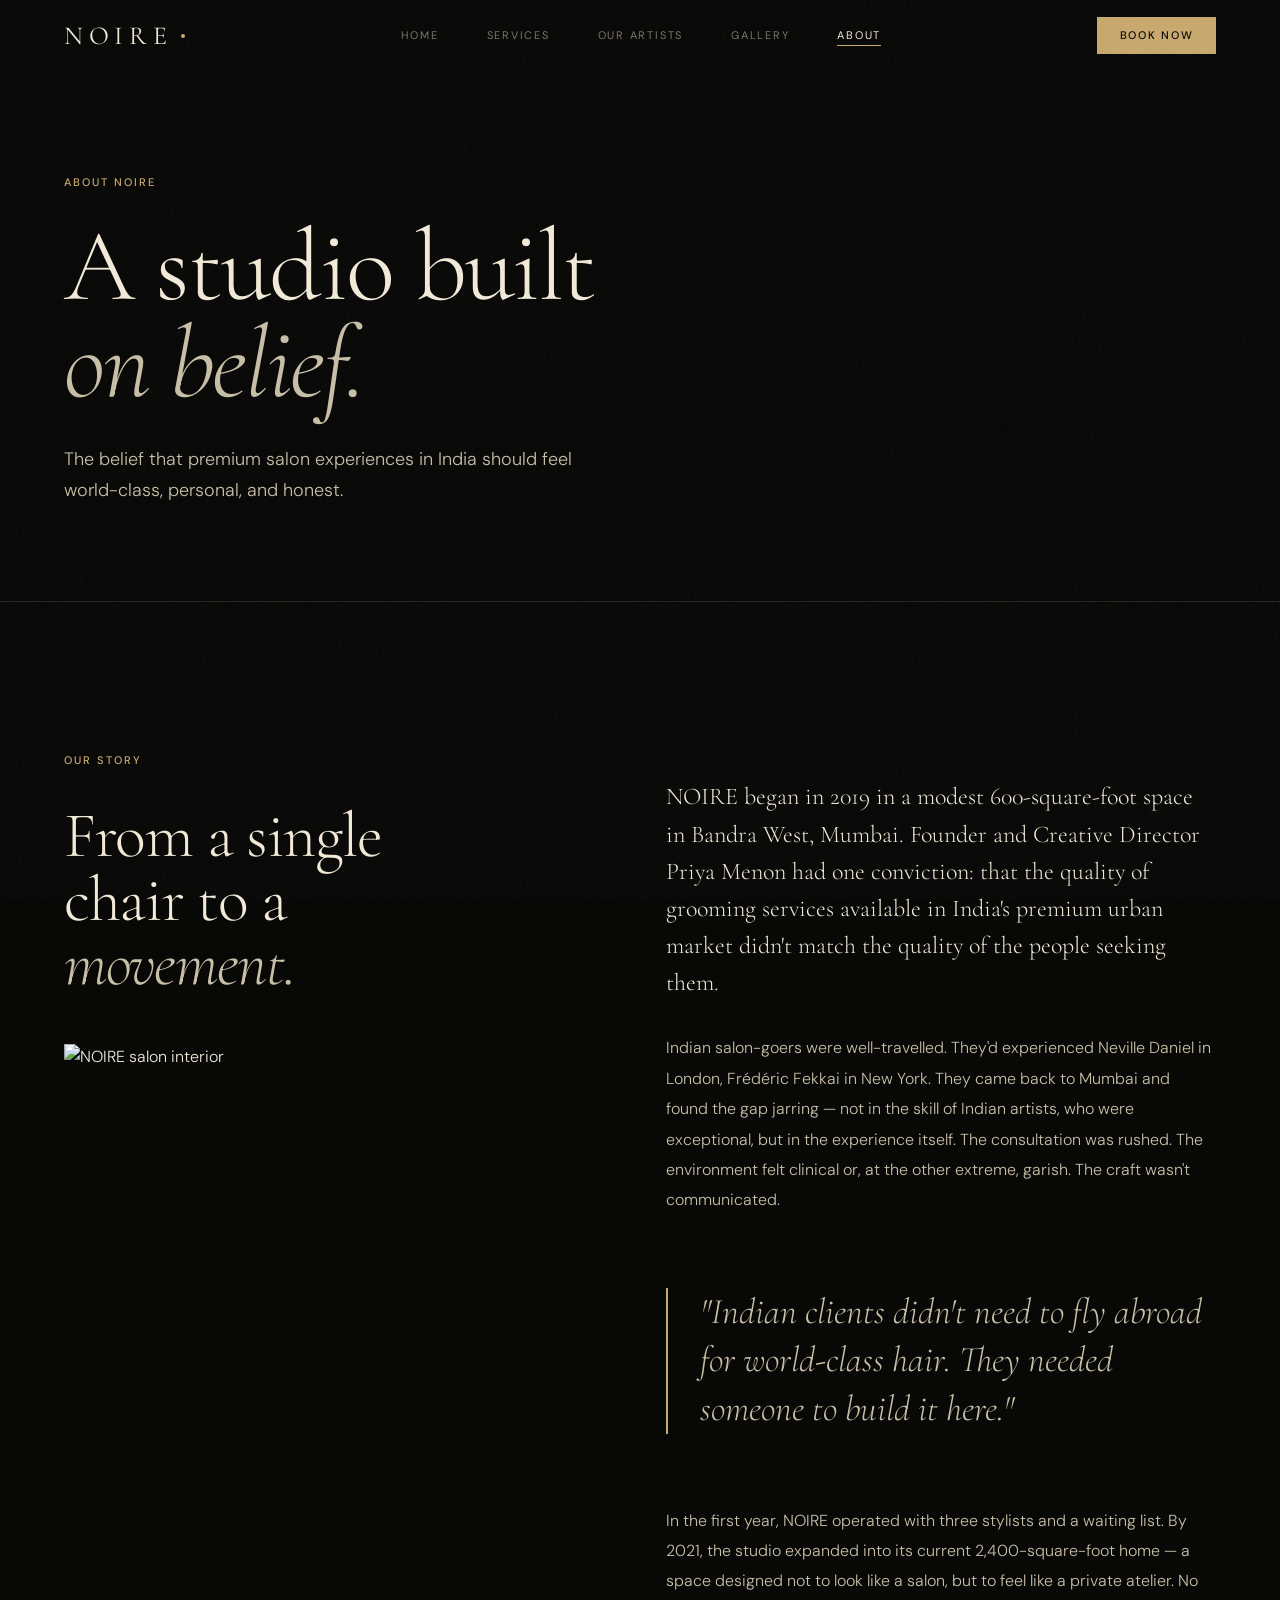
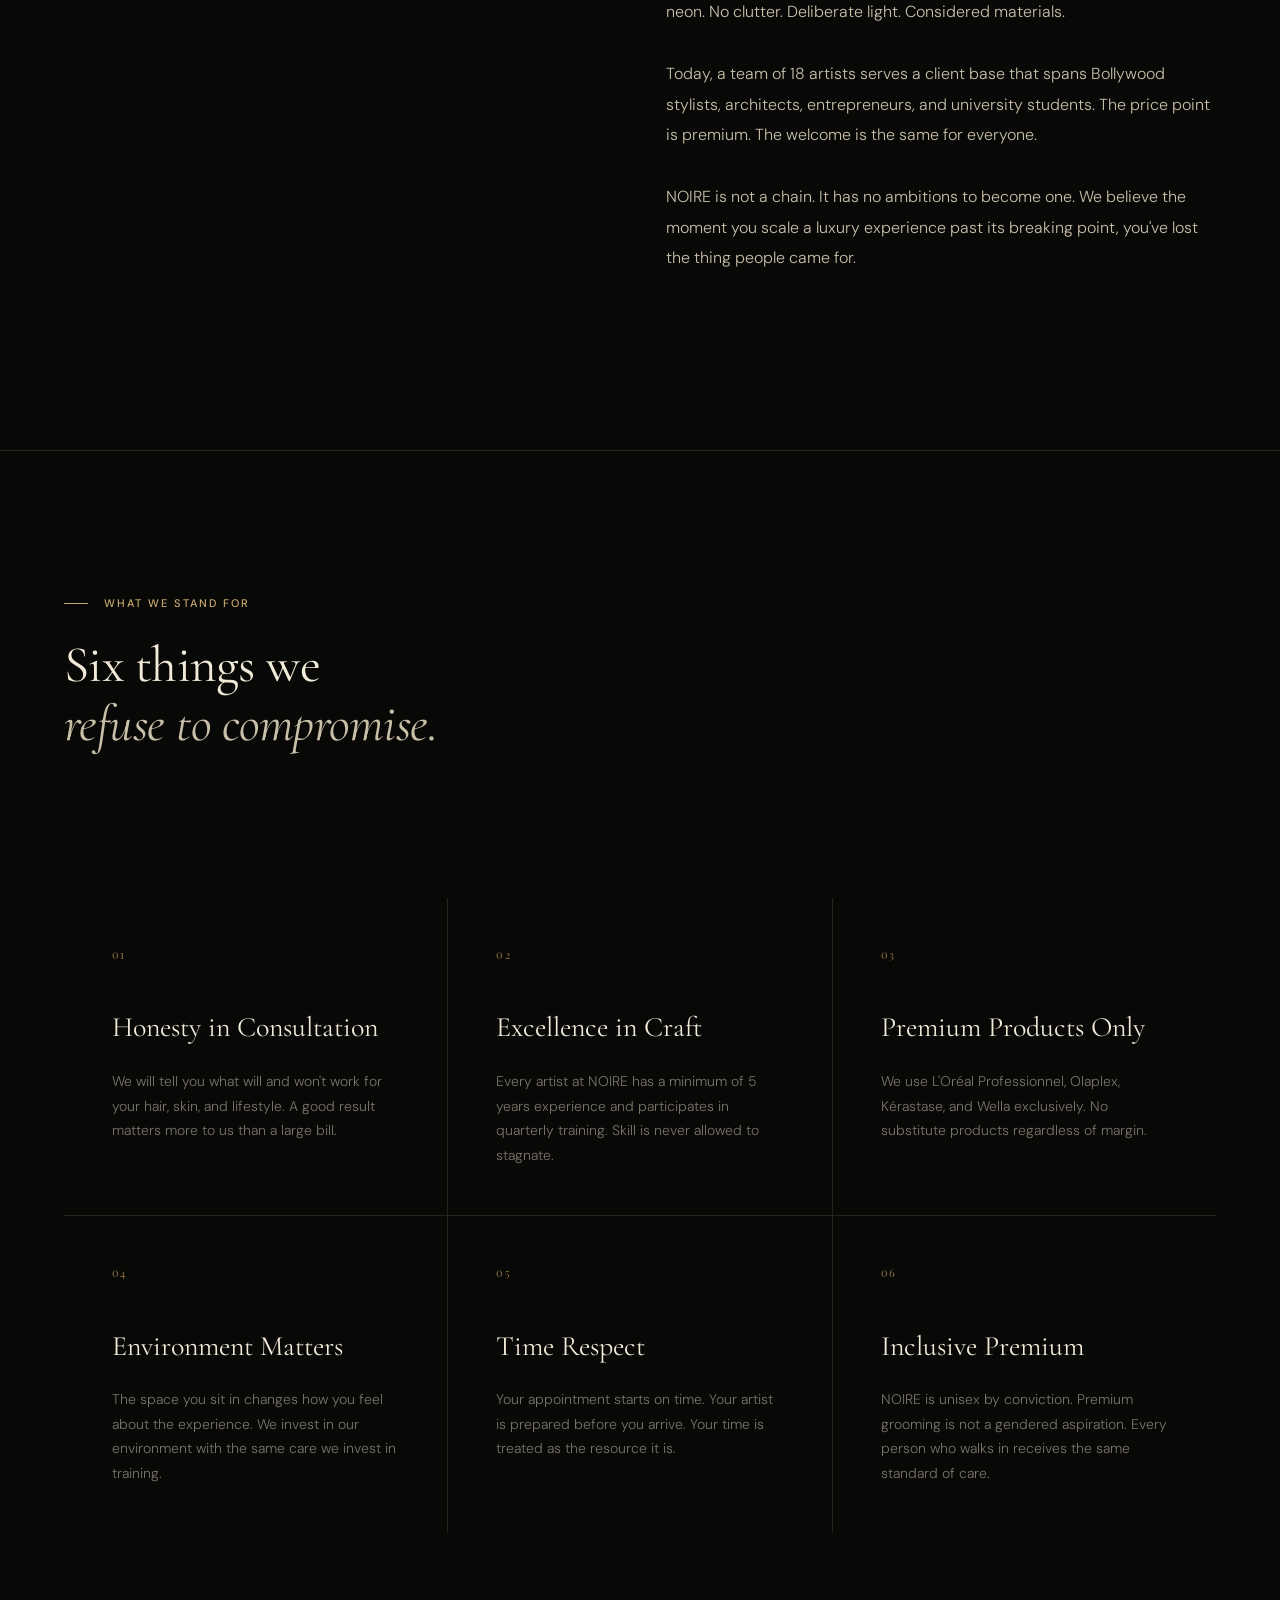
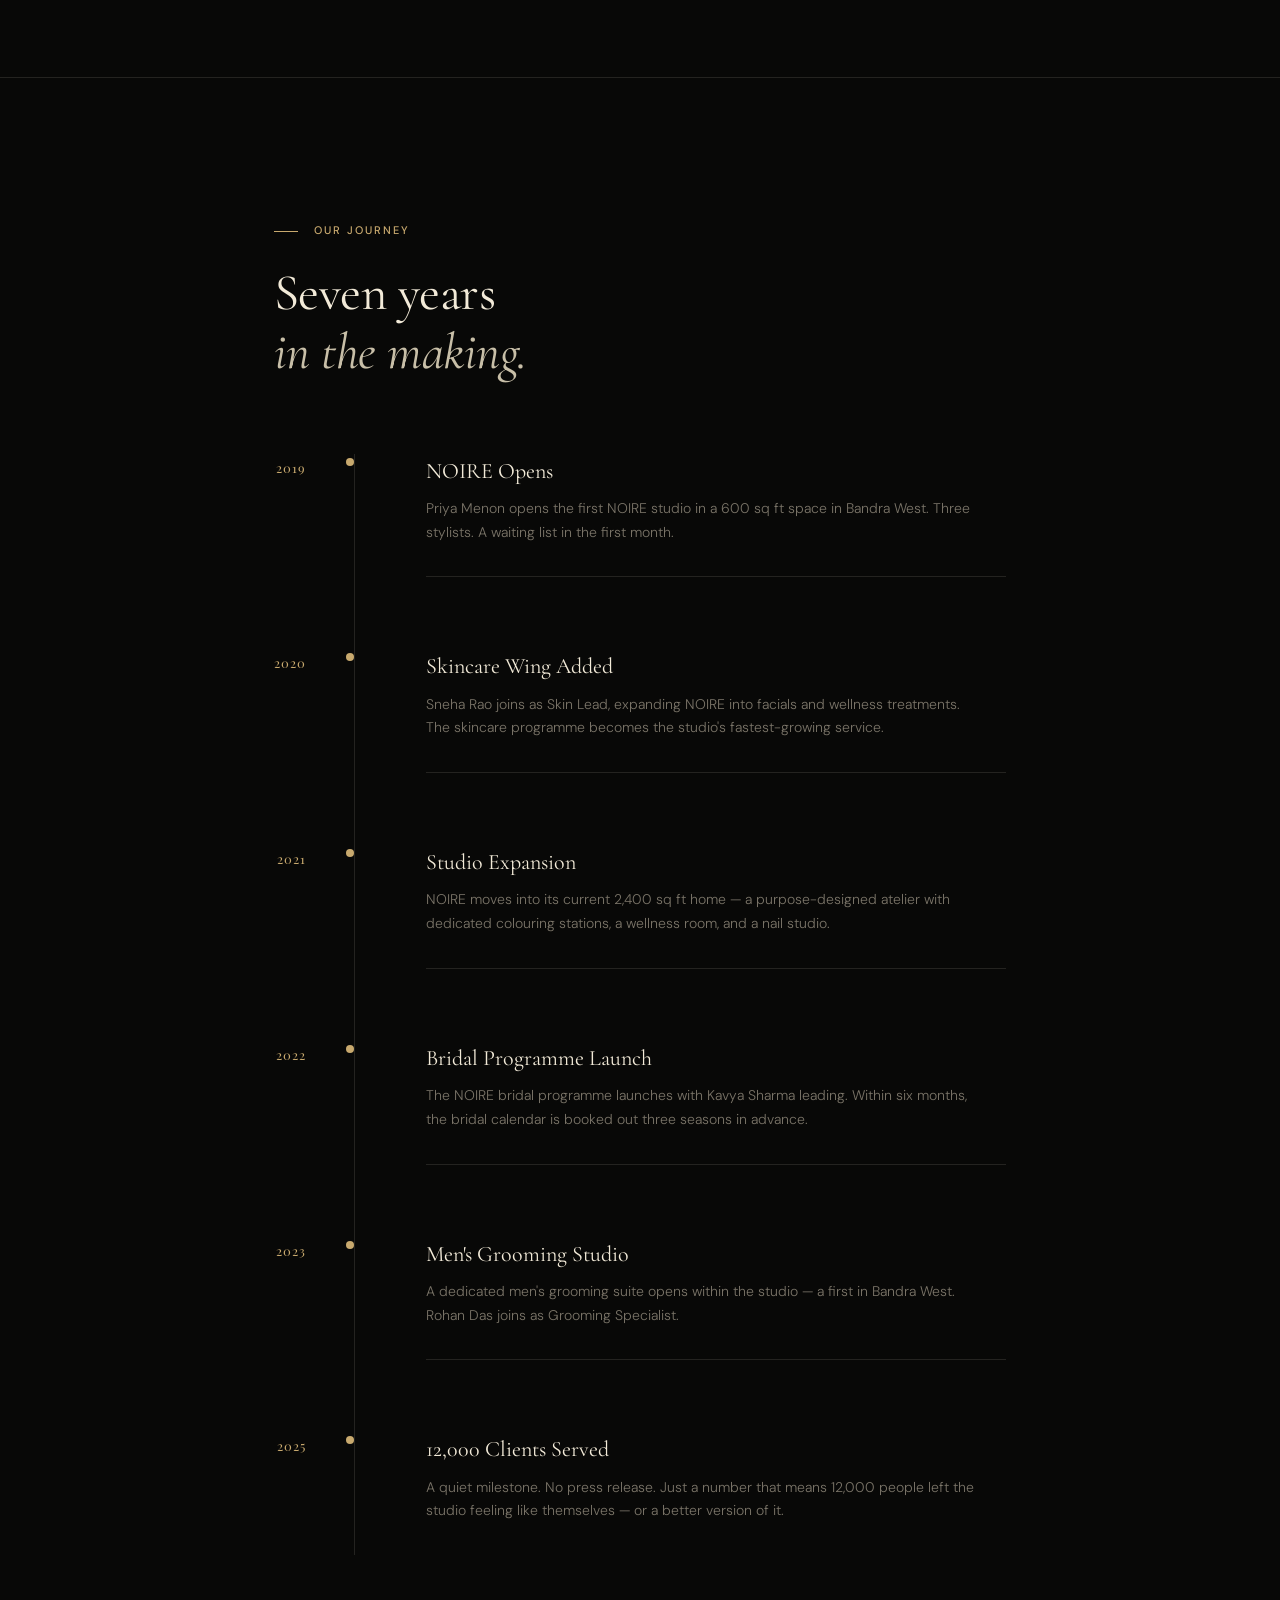
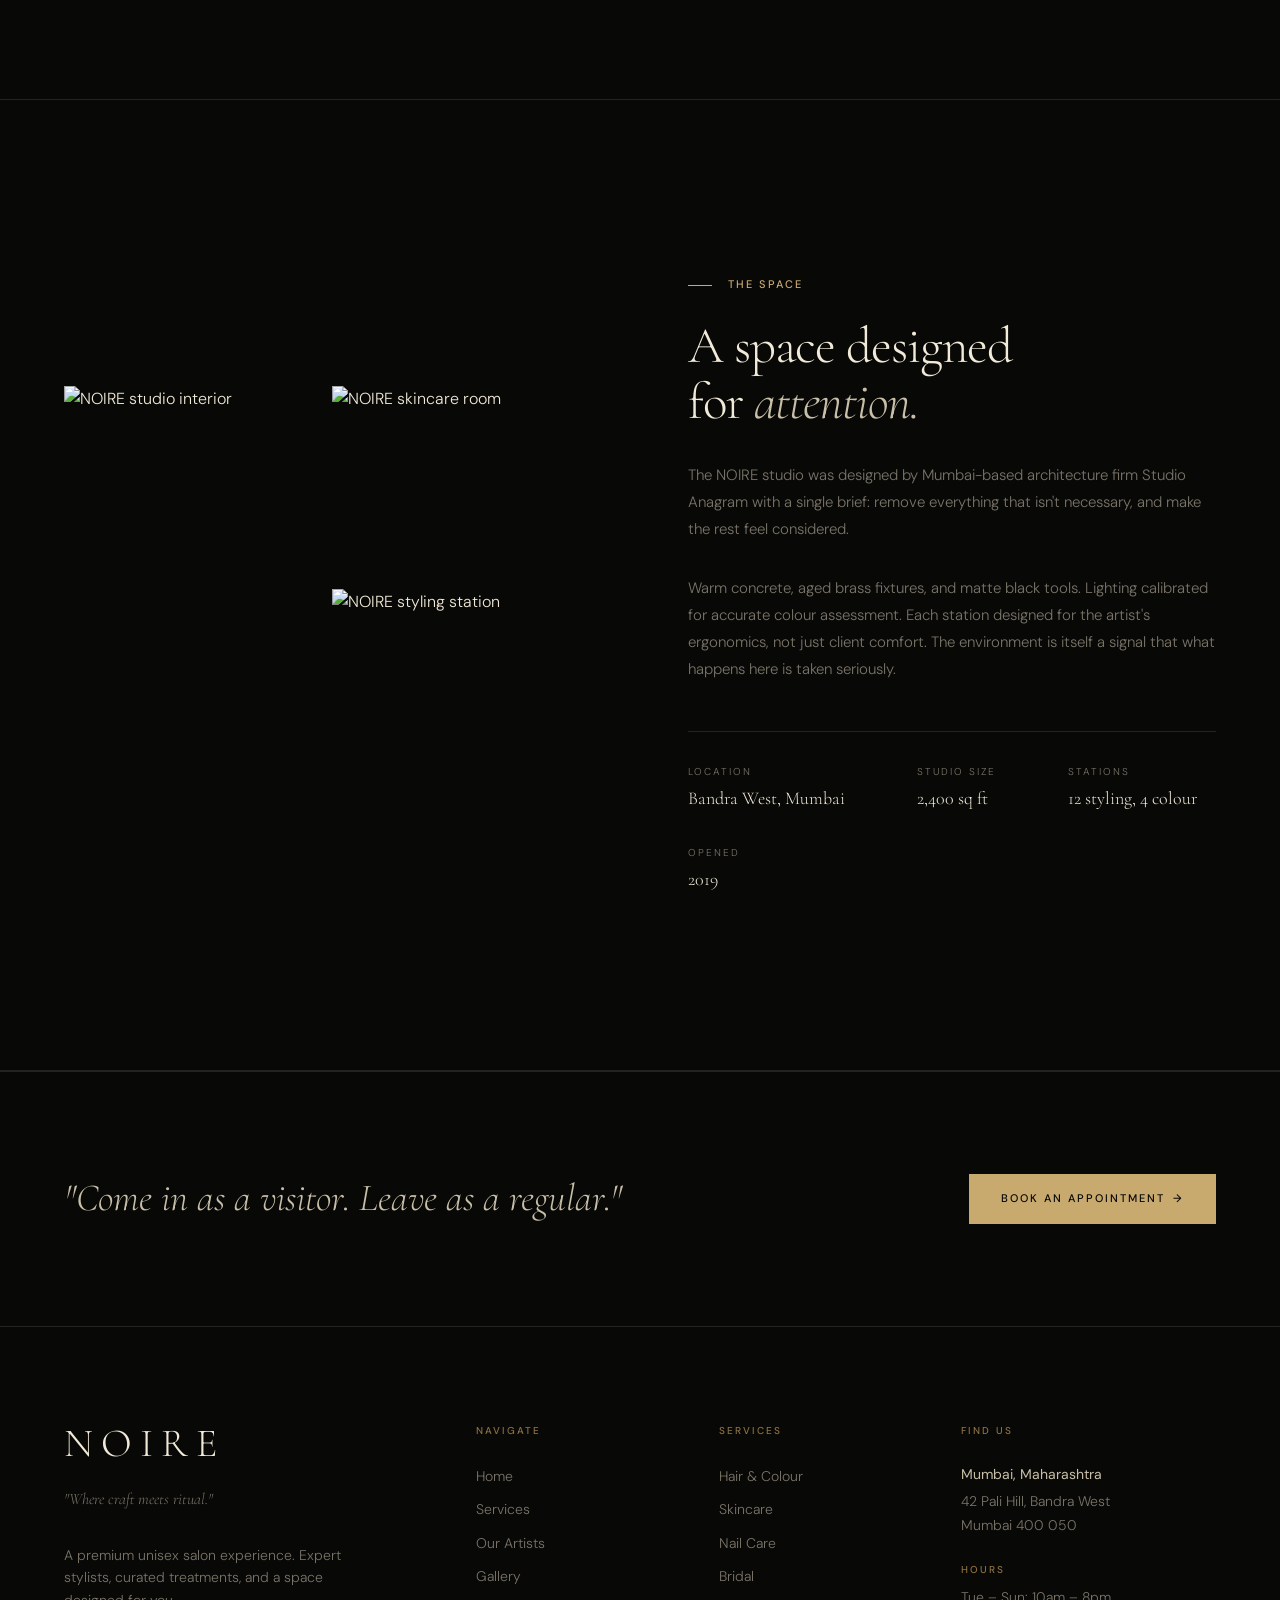
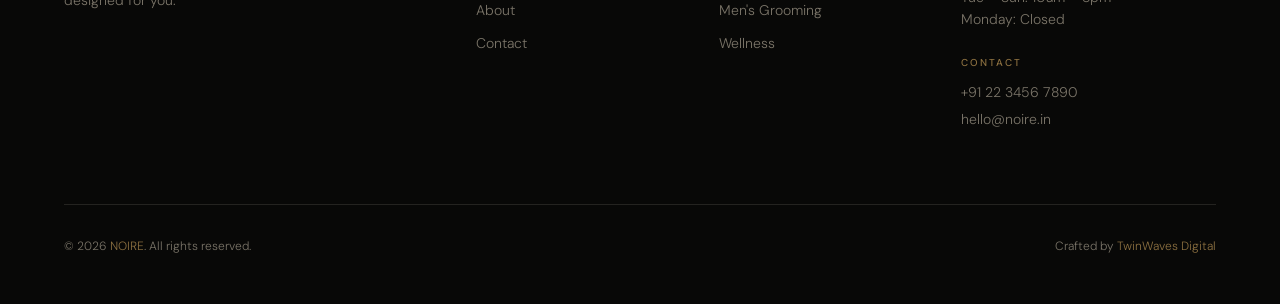
==== about.html @ 555c2738 "feat: NOIRE salon website initial build" ====
<!DOCTYPE html>
<html lang="en">
<head>
  <meta charset="UTF-8" />
  <meta name="viewport" content="width=device-width, initial-scale=1.0" />
  <meta name="description" content="The story of NOIRE — a premium unisex salon in Mumbai founded on the belief that every person deserves a world-class grooming experience." />
  <title>About — NOIRE Salon</title>

  <link rel="preconnect" href="https://fonts.googleapis.com" />
  <link rel="preconnect" href="https://fonts.gstatic.com" crossorigin />

  <link rel="stylesheet" href="assets/css/global.css" />
  <link rel="stylesheet" href="assets/css/components.css" />
  <link rel="stylesheet" href="assets/css/animations.css" />

  <style>
    /* =====================
       ORIGIN STORY
       ===================== */
    .story {
      padding-block: var(--space-5xl);
      border-bottom: var(--border-thin);
    }

    .story__grid {
      display: grid;
      grid-template-columns: 1fr 1.2fr;
      gap: var(--space-5xl);
      align-items: start;
    }

    .story__sticky {
      position: sticky;
      top: calc(var(--nav-height) + var(--space-2xl));
    }

    .story__eyebrow {
      margin-bottom: var(--space-xl);
    }

    .story__title {
      font-family: var(--font-display);
      font-size: clamp(2.5rem, 5vw, 5rem);
      font-weight: 300;
      line-height: 1.0;
      letter-spacing: -0.02em;
      margin-bottom: var(--space-xl);
    }

    .story__title em {
      font-style: italic;
      color: var(--color-warm-white-dim);
    }

    .story__img {
      margin-top: var(--space-2xl);
      aspect-ratio: 4/5;
      overflow: hidden;
    }

    .story__img img {
      width: 100%;
      height: 100%;
      object-fit: cover;
      filter: grayscale(20%);
      transition: filter var(--duration-slow) var(--ease-luxury);
    }

    .story__img:hover img {
      filter: grayscale(0%);
    }

    .story__content {
      padding-top: var(--space-xl);
    }

    .story__paragraph {
      font-size: 1rem;
      color: var(--color-warm-white-dim);
      line-height: 1.9;
      margin-bottom: var(--space-xl);
    }

    .story__paragraph:first-child {
      font-family: var(--font-display);
      font-size: clamp(1.125rem, 2vw, 1.5rem);
      color: var(--color-warm-white);
      line-height: 1.55;
    }

    .story__pull {
      font-family: var(--font-display);
      font-size: clamp(1.5rem, 3vw, 2.25rem);
      font-style: italic;
      color: var(--color-warm-white-dim);
      border-left: 2px solid var(--color-gold);
      padding-left: var(--space-xl);
      margin-block: var(--space-3xl);
      line-height: 1.35;
    }

    @media (max-width: 860px) {
      .story__grid {
        grid-template-columns: 1fr;
        gap: var(--space-3xl);
      }
      .story__sticky {
        position: static;
      }
    }

    /* =====================
       VALUES SECTION
       ===================== */
    .values {
      padding-block: var(--space-5xl);
      border-bottom: var(--border-thin);
    }

    .values__intro {
      max-width: 640px;
      margin-bottom: var(--space-5xl);
    }

    .values__grid {
      display: grid;
      grid-template-columns: repeat(3, 1fr);
      gap: 1px;
      background: var(--color-border);
    }

    .value-card {
      background: var(--color-void);
      padding: var(--space-2xl);
      transition: background var(--duration-med) var(--ease-luxury);
      position: relative;
      overflow: hidden;
    }

    .value-card:hover {
      background: var(--color-surface);
    }

    .value-card__num {
      font-family: var(--font-numeral);
      font-size: 0.6875rem;
      color: var(--color-gold-muted);
      letter-spacing: 0.12em;
      margin-bottom: var(--space-2xl);
    }

    .value-card__title {
      font-family: var(--font-display);
      font-size: 1.75rem;
      font-weight: 400;
      color: var(--color-warm-white);
      line-height: 1.2;
      margin-bottom: var(--space-lg);
    }

    .value-card__text {
      font-size: 0.875rem;
      color: var(--color-text-dim);
      line-height: 1.75;
    }

    .value-card__corner {
      position: absolute;
      bottom: 0;
      right: 0;
      width: 48px;
      height: 48px;
      border-top: 1px solid var(--color-border-light);
      border-left: 1px solid var(--color-border-light);
      opacity: 0;
      transition: opacity var(--duration-med) var(--ease-luxury);
    }

    .value-card:hover .value-card__corner {
      opacity: 1;
    }

    @media (max-width: 800px) {
      .values__grid {
        grid-template-columns: 1fr 1fr;
      }
    }

    @media (max-width: 500px) {
      .values__grid {
        grid-template-columns: 1fr;
      }
    }

    /* =====================
       TIMELINE
       ===================== */
    .timeline {
      padding-block: var(--space-5xl);
      border-bottom: var(--border-thin);
    }

    .timeline__list {
      margin-top: var(--space-3xl);
      position: relative;
    }

    .timeline__list::before {
      content: '';
      position: absolute;
      left: 80px;
      top: 0;
      bottom: 0;
      width: 1px;
      background: var(--color-border);
    }

    .timeline__item {
      display: grid;
      grid-template-columns: 80px 1fr;
      gap: var(--space-3xl);
      padding-bottom: var(--space-3xl);
      position: relative;
    }

    .timeline__item:last-child {
      padding-bottom: 0;
    }

    .timeline__year {
      font-family: var(--font-numeral);
      font-size: 0.8125rem;
      color: var(--color-gold);
      letter-spacing: 0.08em;
      padding-top: 4px;
      text-align: right;
      padding-right: var(--space-2xl);
    }

    .timeline__dot {
      position: absolute;
      left: 76px;
      top: 4px;
      width: 8px;
      height: 8px;
      background: var(--color-gold);
      border-radius: 50%;
      transform: translateX(-50%);
    }

    .timeline__content {
      padding-bottom: var(--space-xl);
      border-bottom: var(--border-thin);
    }

    .timeline__item:last-child .timeline__content {
      border-bottom: none;
    }

    .timeline__event {
      font-family: var(--font-display);
      font-size: 1.375rem;
      font-weight: 400;
      color: var(--color-warm-white);
      margin-bottom: var(--space-sm);
    }

    .timeline__desc {
      font-size: 0.875rem;
      color: var(--color-text-dim);
      line-height: 1.7;
      max-width: 560px;
    }

    @media (max-width: 640px) {
      .timeline__list::before {
        left: 52px;
      }
      .timeline__item {
        grid-template-columns: 52px 1fr;
        gap: var(--space-xl);
      }
      .timeline__dot {
        left: 48px;
      }
      .timeline__year {
        font-size: 0.6875rem;
        padding-right: var(--space-md);
      }
    }

    /* =====================
       STUDIO SECTION
       ===================== */
    .studio {
      padding-block: var(--space-5xl);
      border-bottom: var(--border-thin);
    }

    .studio__grid {
      display: grid;
      grid-template-columns: 1fr 1fr;
      gap: var(--space-4xl);
      align-items: center;
    }

    .studio__images {
      display: grid;
      grid-template-columns: 1fr 1fr;
      grid-template-rows: auto auto;
      gap: var(--space-sm);
    }

    .studio__img {
      overflow: hidden;
    }

    .studio__img img {
      width: 100%;
      height: 100%;
      object-fit: cover;
      transition: transform var(--duration-slow) var(--ease-luxury);
    }

    .studio__img:hover img {
      transform: scale(1.04);
    }

    .studio__img--tall {
      grid-row: span 2;
      aspect-ratio: 3/4;
    }

    .studio__img--short {
      aspect-ratio: 4/3;
    }

    .studio__content {
      padding: var(--space-xl) 0;
    }

    .studio__title {
      font-family: var(--font-display);
      font-size: clamp(2rem, 4vw, 3.5rem);
      font-weight: 300;
      line-height: 1.1;
      letter-spacing: -0.02em;
      margin-bottom: var(--space-xl);
    }

    .studio__title em {
      font-style: italic;
      color: var(--color-warm-white-dim);
    }

    .studio__text {
      font-size: 0.9375rem;
      color: var(--color-text-dim);
      line-height: 1.8;
      margin-bottom: var(--space-xl);
    }

    .studio__details {
      margin-top: var(--space-2xl);
      padding-top: var(--space-xl);
      border-top: var(--border-thin);
      display: flex;
      flex-wrap: wrap;
      gap: var(--space-xl) var(--space-3xl);
    }

    .studio__detail-item {}

    .studio__detail-label {
      font-size: 0.625rem;
      letter-spacing: 0.2em;
      text-transform: uppercase;
      color: var(--color-text-dim);
      margin-bottom: var(--space-xs);
    }

    .studio__detail-value {
      font-family: var(--font-display);
      font-size: 1.125rem;
      color: var(--color-warm-white);
    }

    @media (max-width: 860px) {
      .studio__grid {
        grid-template-columns: 1fr;
        gap: var(--space-3xl);
      }
    }
  </style>
</head>

<body>

  <noire-nav page="about"></noire-nav>

  <main>

    <!-- Page Hero -->
    <header class="page-hero" style="padding-top: calc(var(--nav-height) + var(--space-4xl));">
      <div class="container">
        <div class="page-hero__label">
          <span class="label">About NOIRE</span>
        </div>
        <h1 class="page-hero__title reveal">
          A studio built<br/>
          <span style="font-style:italic; color: var(--color-warm-white-dim);">on belief.</span>
        </h1>
        <p class="body-lg page-hero__sub reveal delay-1">
          The belief that premium salon experiences in India should feel world-class, personal, and honest.
        </p>
      </div>
    </header>

    <!-- ===================== STORY ===================== -->
    <section class="story" aria-labelledby="story-heading">
      <div class="container">
        <div class="story__grid">

          <!-- Sticky left -->
          <div class="story__sticky">
            <div class="story__eyebrow reveal">
              <span class="label">Our Story</span>
            </div>
            <h2 id="story-heading" class="story__title reveal delay-1">
              From a single<br/>
              chair to a<br/>
              <em>movement.</em>
            </h2>
            <div class="story__img reveal-scale delay-2">
              <img
                src="https://images.unsplash.com/photo-1560066984-138dadb4c035?w=800&auto=format&fit=crop&q=80"
                alt="NOIRE salon interior"
                loading="lazy"
              />
            </div>
          </div>

          <!-- Scrolling right -->
          <div class="story__content">
            <p class="story__paragraph reveal">
              NOIRE began in 2019 in a modest 600-square-foot space in Bandra West, Mumbai. Founder and Creative Director Priya Menon had one conviction: that the quality of grooming services available in India's premium urban market didn't match the quality of the people seeking them.
            </p>
            <p class="story__paragraph reveal delay-1">
              Indian salon-goers were well-travelled. They'd experienced Neville Daniel in London, Frédéric Fekkai in New York. They came back to Mumbai and found the gap jarring — not in the skill of Indian artists, who were exceptional, but in the experience itself. The consultation was rushed. The environment felt clinical or, at the other extreme, garish. The craft wasn't communicated.
            </p>
            <blockquote class="story__pull reveal delay-2">
              "Indian clients didn't need to fly abroad for world-class hair. They needed someone to build it here."
            </blockquote>
            <p class="story__paragraph reveal delay-1">
              In the first year, NOIRE operated with three stylists and a waiting list. By 2021, the studio expanded into its current 2,400-square-foot home — a space designed not to look like a salon, but to feel like a private atelier. No neon. No clutter. Deliberate light. Considered materials.
            </p>
            <p class="story__paragraph reveal delay-2">
              Today, a team of 18 artists serves a client base that spans Bollywood stylists, architects, entrepreneurs, and university students. The price point is premium. The welcome is the same for everyone.
            </p>
            <p class="story__paragraph reveal delay-3">
              NOIRE is not a chain. It has no ambitions to become one. We believe the moment you scale a luxury experience past its breaking point, you've lost the thing people came for.
            </p>
          </div>

        </div>
      </div>
    </section>

    <!-- ===================== VALUES ===================== -->
    <section class="values" aria-labelledby="values-heading">
      <div class="container">
        <div class="values__intro">
          <div class="section-label reveal">
            <span class="label">What We Stand For</span>
          </div>
          <h2 id="values-heading" class="display-md reveal delay-1">
            Six things we<br/>
            <em style="font-style:italic; color: var(--color-warm-white-dim);">refuse to compromise.</em>
          </h2>
        </div>

        <div class="values__grid reveal-group">

          <div class="value-card">
            <div class="value-card__num">01</div>
            <div class="value-card__title">Honesty in Consultation</div>
            <p class="value-card__text">We will tell you what will and won't work for your hair, skin, and lifestyle. A good result matters more to us than a large bill.</p>
            <div class="value-card__corner" aria-hidden="true"></div>
          </div>

          <div class="value-card">
            <div class="value-card__num">02</div>
            <div class="value-card__title">Excellence in Craft</div>
            <p class="value-card__text">Every artist at NOIRE has a minimum of 5 years experience and participates in quarterly training. Skill is never allowed to stagnate.</p>
            <div class="value-card__corner" aria-hidden="true"></div>
          </div>

          <div class="value-card">
            <div class="value-card__num">03</div>
            <div class="value-card__title">Premium Products Only</div>
            <p class="value-card__text">We use L'Oréal Professionnel, Olaplex, Kérastase, and Wella exclusively. No substitute products regardless of margin.</p>
            <div class="value-card__corner" aria-hidden="true"></div>
          </div>

          <div class="value-card">
            <div class="value-card__num">04</div>
            <div class="value-card__title">Environment Matters</div>
            <p class="value-card__text">The space you sit in changes how you feel about the experience. We invest in our environment with the same care we invest in training.</p>
            <div class="value-card__corner" aria-hidden="true"></div>
          </div>

          <div class="value-card">
            <div class="value-card__num">05</div>
            <div class="value-card__title">Time Respect</div>
            <p class="value-card__text">Your appointment starts on time. Your artist is prepared before you arrive. Your time is treated as the resource it is.</p>
            <div class="value-card__corner" aria-hidden="true"></div>
          </div>

          <div class="value-card">
            <div class="value-card__num">06</div>
            <div class="value-card__title">Inclusive Premium</div>
            <p class="value-card__text">NOIRE is unisex by conviction. Premium grooming is not a gendered aspiration. Every person who walks in receives the same standard of care.</p>
            <div class="value-card__corner" aria-hidden="true"></div>
          </div>

        </div>
      </div>
    </section>

    <!-- ===================== TIMELINE ===================== -->
    <section class="timeline" aria-labelledby="timeline-heading">
      <div class="container container--narrow">
        <div class="section-label reveal">
          <span class="label">Our Journey</span>
        </div>
        <h2 id="timeline-heading" class="display-md reveal delay-1">
          Seven years<br/>
          <em style="font-style:italic; color: var(--color-warm-white-dim);">in the making.</em>
        </h2>

        <div class="timeline__list">

          <div class="timeline__item reveal">
            <div class="timeline__year">2019</div>
            <div class="timeline__dot" aria-hidden="true"></div>
            <div class="timeline__content">
              <div class="timeline__event">NOIRE Opens</div>
              <p class="timeline__desc">Priya Menon opens the first NOIRE studio in a 600 sq ft space in Bandra West. Three stylists. A waiting list in the first month.</p>
            </div>
          </div>

          <div class="timeline__item reveal delay-1">
            <div class="timeline__year">2020</div>
            <div class="timeline__dot" aria-hidden="true"></div>
            <div class="timeline__content">
              <div class="timeline__event">Skincare Wing Added</div>
              <p class="timeline__desc">Sneha Rao joins as Skin Lead, expanding NOIRE into facials and wellness treatments. The skincare programme becomes the studio's fastest-growing service.</p>
            </div>
          </div>

          <div class="timeline__item reveal delay-2">
            <div class="timeline__year">2021</div>
            <div class="timeline__dot" aria-hidden="true"></div>
            <div class="timeline__content">
              <div class="timeline__event">Studio Expansion</div>
              <p class="timeline__desc">NOIRE moves into its current 2,400 sq ft home — a purpose-designed atelier with dedicated colouring stations, a wellness room, and a nail studio.</p>
            </div>
          </div>

          <div class="timeline__item reveal delay-1">
            <div class="timeline__year">2022</div>
            <div class="timeline__dot" aria-hidden="true"></div>
            <div class="timeline__content">
              <div class="timeline__event">Bridal Programme Launch</div>
              <p class="timeline__desc">The NOIRE bridal programme launches with Kavya Sharma leading. Within six months, the bridal calendar is booked out three seasons in advance.</p>
            </div>
          </div>

          <div class="timeline__item reveal delay-2">
            <div class="timeline__year">2023</div>
            <div class="timeline__dot" aria-hidden="true"></div>
            <div class="timeline__content">
              <div class="timeline__event">Men's Grooming Studio</div>
              <p class="timeline__desc">A dedicated men's grooming suite opens within the studio — a first in Bandra West. Rohan Das joins as Grooming Specialist.</p>
            </div>
          </div>

          <div class="timeline__item reveal delay-3">
            <div class="timeline__year">2025</div>
            <div class="timeline__dot" aria-hidden="true"></div>
            <div class="timeline__content">
              <div class="timeline__event">12,000 Clients Served</div>
              <p class="timeline__desc">A quiet milestone. No press release. Just a number that means 12,000 people left the studio feeling like themselves — or a better version of it.</p>
            </div>
          </div>

        </div>
      </div>
    </section>

    <!-- ===================== THE STUDIO ===================== -->
    <section class="studio" aria-labelledby="studio-heading">
      <div class="container">
        <div class="studio__grid">

          <div class="studio__images">
            <div class="studio__img studio__img--tall reveal-scale">
              <img
                src="https://images.unsplash.com/photo-1521590832167-7bcbfaa6381f?w=700&auto=format&fit=crop&q=80"
                alt="NOIRE studio interior"
                loading="lazy"
              />
            </div>
            <div class="studio__img studio__img--short reveal-scale delay-1">
              <img
                src="https://images.unsplash.com/photo-1522335789203-aabd1fc54bc9?w=500&auto=format&fit=crop&q=80"
                alt="NOIRE skincare room"
                loading="lazy"
              />
            </div>
            <div class="studio__img studio__img--short reveal-scale delay-2">
              <img
                src="https://images.unsplash.com/photo-1560066984-138dadb4c035?w=500&auto=format&fit=crop&q=80"
                alt="NOIRE styling station"
                loading="lazy"
              />
            </div>
          </div>

          <div class="studio__content">
            <div class="section-label reveal">
              <span class="label">The Space</span>
            </div>
            <h2 id="studio-heading" class="studio__title reveal delay-1">
              A space designed<br/>
              for <em>attention.</em>
            </h2>
            <p class="studio__text reveal delay-2">
              The NOIRE studio was designed by Mumbai-based architecture firm Studio Anagram with a single brief: remove everything that isn't necessary, and make the rest feel considered.
            </p>
            <p class="studio__text reveal delay-3">
              Warm concrete, aged brass fixtures, and matte black tools. Lighting calibrated for accurate colour assessment. Each station designed for the artist's ergonomics, not just client comfort. The environment is itself a signal that what happens here is taken seriously.
            </p>
            <div class="studio__details reveal delay-4">
              <div class="studio__detail-item">
                <div class="studio__detail-label">Location</div>
                <div class="studio__detail-value">Bandra West, Mumbai</div>
              </div>
              <div class="studio__detail-item">
                <div class="studio__detail-label">Studio Size</div>
                <div class="studio__detail-value">2,400 sq ft</div>
              </div>
              <div class="studio__detail-item">
                <div class="studio__detail-label">Stations</div>
                <div class="studio__detail-value">12 styling, 4 colour</div>
              </div>
              <div class="studio__detail-item">
                <div class="studio__detail-label">Opened</div>
                <div class="studio__detail-value">2019</div>
              </div>
            </div>
          </div>

        </div>
      </div>
    </section>

    <!-- Final CTA -->
    <div style="padding-block: var(--space-4xl); border-top: var(--border-thin);">
      <div class="container">
        <div style="display:flex; align-items:center; justify-content:space-between; flex-wrap:wrap; gap: var(--space-xl);">
          <p class="reveal" style="font-family: var(--font-display); font-size: clamp(1.5rem, 3vw, 2.5rem); font-weight:300; font-style:italic; color: var(--color-warm-white-dim);">
            "Come in as a visitor. Leave as a regular."
          </p>
          <a href="contact.html" class="btn btn--primary reveal delay-2">
            Book an Appointment <span class="btn__arrow">→</span>
          </a>
        </div>
      </div>
    </div>

  </main>

  <noire-footer></noire-footer>

  <script src="assets/js/utils.js" defer></script>
  <script src="assets/js/components.js" defer></script>
  <script src="assets/js/animations.js" defer></script>

</body>
</html>
---- assets/css/global.css ----
/* ============================================================
   NOIRE — Global Design System
   TwinWaves Digital
   ============================================================ */

/* --- Google Fonts Import --- */
@import url('https://fonts.googleapis.com/css2?family=Cormorant+Garamond:ital,wght@0,300;0,400;0,500;0,600;1,300;1,400;1,500&family=DM+Sans:wght@300;400;500&family=Playfair+Display+SC:wght@400;700&display=swap');

/* --- Design Tokens --- */
:root {
  /* Colors */
  --color-void:         #080807;
  --color-surface:      #111110;
  --color-surface-2:    #171715;
  --color-warm-white:   #F2EAD8;
  --color-warm-white-dim: #C8BFA8;
  --color-gold:         #C8A96E;
  --color-gold-muted:   #8C7040;
  --color-gold-glow:    rgba(200, 169, 110, 0.08);
  --color-text-dim:     #7A7468;
  --color-border:       #242320;
  --color-border-light: #2E2C28;

  /* Typography */
  --font-display:  'Cormorant Garamond', Georgia, serif;
  --font-ui:       'DM Sans', sans-serif;
  --font-numeral:  'Playfair Display SC', serif;

  /* Spacing */
  --space-xs:   0.25rem;   /* 4px  */
  --space-sm:   0.5rem;    /* 8px  */
  --space-md:   1rem;      /* 16px */
  --space-lg:   1.5rem;    /* 24px */
  --space-xl:   2rem;      /* 32px */
  --space-2xl:  3rem;      /* 48px */
  --space-3xl:  4.5rem;    /* 72px */
  --space-4xl:  6rem;      /* 96px */
  --space-5xl:  9rem;      /* 144px */

  /* Layout */
  --container-max:  1280px;
  --container-pad:  clamp(1.25rem, 5vw, 4rem);
  --nav-height:     72px;

  /* Motion */
  --ease-luxury:   cubic-bezier(0.76, 0, 0.24, 1);
  --ease-out-expo: cubic-bezier(0.16, 1, 0.3, 1);
  --ease-in-expo:  cubic-bezier(0.7, 0, 0.84, 0);
  --duration-fast: 280ms;
  --duration-med:  520ms;
  --duration-slow: 900ms;
  --duration-xslow: 1400ms;

  /* Borders */
  --border-thin: 1px solid var(--color-border);
  --border-gold: 1px solid var(--color-gold-muted);

  /* Z-index stack */
  --z-base:     0;
  --z-above:    10;
  --z-nav:      100;
  --z-overlay:  200;
  --z-cursor:   9999;
}

/* --- Reset --- */
*, *::before, *::after {
  box-sizing: border-box;
  margin: 0;
  padding: 0;
}

html {
  font-size: 16px;
  scroll-behavior: smooth;
  -webkit-font-smoothing: antialiased;
  -moz-osx-font-smoothing: grayscale;
  text-rendering: optimizeLegibility;
}

body {
  background-color: var(--color-void);
  color: var(--color-warm-white);
  font-family: var(--font-ui);
  font-weight: 300;
  font-size: 1rem;
  line-height: 1.6;
  overflow-x: hidden;
  cursor: none; /* custom cursor on desktop */
}

/* Restore cursor on mobile */
@media (pointer: coarse) {
  body { cursor: auto; }
}

img, video {
  display: block;
  max-width: 100%;
  height: auto;
}

a {
  color: inherit;
  text-decoration: none;
}

ul, ol {
  list-style: none;
}

button {
  background: none;
  border: none;
  cursor: pointer;
  font-family: inherit;
  color: inherit;
}

input, textarea, select {
  font-family: inherit;
  color: inherit;
  background: none;
  border: none;
  outline: none;
}

/* --- Base Typography Scale --- */
h1, h2, h3, h4, h5, h6 {
  font-family: var(--font-display);
  font-weight: 400;
  line-height: 1.1;
  letter-spacing: -0.01em;
}

.display-xl {
  font-family: var(--font-display);
  font-size: clamp(4.5rem, 12vw, 11rem);
  font-weight: 300;
  line-height: 0.95;
  letter-spacing: -0.03em;
}

.display-lg {
  font-family: var(--font-display);
  font-size: clamp(3rem, 7vw, 7rem);
  font-weight: 300;
  line-height: 1.0;
  letter-spacing: -0.02em;
}

.display-md {
  font-family: var(--font-display);
  font-size: clamp(2rem, 4vw, 4rem);
  font-weight: 400;
  line-height: 1.15;
}

.heading-lg {
  font-family: var(--font-display);
  font-size: clamp(1.5rem, 3vw, 2.5rem);
  font-weight: 400;
  line-height: 1.2;
}

.heading-md {
  font-family: var(--font-display);
  font-size: clamp(1.25rem, 2vw, 1.75rem);
  font-weight: 400;
  line-height: 1.3;
}

.label {
  font-family: var(--font-ui);
  font-size: 0.6875rem;
  font-weight: 500;
  letter-spacing: 0.18em;
  text-transform: uppercase;
  color: var(--color-gold);
}

.label-dim {
  font-family: var(--font-ui);
  font-size: 0.6875rem;
  font-weight: 400;
  letter-spacing: 0.15em;
  text-transform: uppercase;
  color: var(--color-text-dim);
}

.body-lg {
  font-family: var(--font-ui);
  font-size: clamp(1rem, 1.5vw, 1.125rem);
  font-weight: 300;
  line-height: 1.7;
  color: var(--color-warm-white-dim);
}

.body-sm {
  font-family: var(--font-ui);
  font-size: 0.875rem;
  font-weight: 300;
  line-height: 1.6;
  color: var(--color-text-dim);
}

.numeral {
  font-family: var(--font-numeral);
  font-size: 0.75rem;
  letter-spacing: 0.1em;
}

/* --- Layout Utilities --- */
.container {
  width: 100%;
  max-width: var(--container-max);
  margin-inline: auto;
  padding-inline: var(--container-pad);
}

.container--narrow {
  max-width: 860px;
  margin-inline: auto;
  padding-inline: var(--container-pad);
}

.section {
  padding-block: var(--space-5xl);
}

.section--sm {
  padding-block: var(--space-3xl);
}

/* --- Gold Rule Divider --- */
.gold-rule {
  width: 40px;
  height: 1px;
  background: var(--color-gold);
  display: block;
}

.gold-rule--full {
  width: 100%;
  height: 1px;
  background: linear-gradient(90deg, var(--color-gold-muted), transparent);
  display: block;
}

/* --- Page Header (inner pages) --- */
.page-hero {
  padding-top: calc(var(--nav-height) + var(--space-4xl));
  padding-bottom: var(--space-4xl);
  border-bottom: var(--border-thin);
}

.page-hero__label {
  margin-bottom: var(--space-lg);
}

.page-hero__title {
  font-family: var(--font-display);
  font-size: clamp(3.5rem, 8vw, 8rem);
  font-weight: 300;
  line-height: 0.95;
  letter-spacing: -0.02em;
  margin-bottom: var(--space-xl);
}

.page-hero__sub {
  max-width: 520px;
}

/* --- Grain texture overlay --- */
body::after {
  content: '';
  position: fixed;
  inset: 0;
  background-image: url("data:image/svg+xml,%3Csvg viewBox='0 0 256 256' xmlns='http://www.w3.org/2000/svg'%3E%3Cfilter id='noise'%3E%3CfeTurbulence type='fractalNoise' baseFrequency='0.9' numOctaves='4' stitchTiles='stitch'/%3E%3C/filter%3E%3Crect width='100%25' height='100%25' filter='url(%23noise)' opacity='1'/%3E%3C/svg%3E");
  opacity: 0.028;
  pointer-events: none;
  z-index: var(--z-overlay);
}

/* --- Selection Style --- */
::selection {
  background: var(--color-gold);
  color: var(--color-void);
}

/* --- Scrollbar --- */
::-webkit-scrollbar {
  width: 4px;
}
::-webkit-scrollbar-track {
  background: var(--color-void);
}
::-webkit-scrollbar-thumb {
  background: var(--color-gold-muted);
  border-radius: 2px;
}

/* --- Focus style (accessibility) --- */
:focus-visible {
  outline: 1px solid var(--color-gold);
  outline-offset: 3px;
}
---- assets/css/components.css ----
/* ============================================================
   NOIRE — Shared Components CSS
   Nav, Footer, Buttons, Forms, Cards
   TwinWaves Digital
   ============================================================ */

/* =====================
   CUSTOM CURSOR
   ===================== */
.cursor {
  position: fixed;
  top: 0;
  left: 0;
  pointer-events: none;
  z-index: var(--z-cursor);
  mix-blend-mode: difference;
}

.cursor__dot {
  position: absolute;
  width: 8px;
  height: 8px;
  background: var(--color-warm-white);
  border-radius: 50%;
  transform: translate(-50%, -50%);
  transition: width var(--duration-fast) var(--ease-luxury),
              height var(--duration-fast) var(--ease-luxury);
}

.cursor__ring {
  position: absolute;
  width: 36px;
  height: 36px;
  border: 1px solid rgba(242, 234, 216, 0.5);
  border-radius: 50%;
  transform: translate(-50%, -50%);
  transition: width var(--duration-med) var(--ease-luxury),
              height var(--duration-med) var(--ease-luxury),
              opacity var(--duration-med) var(--ease-luxury);
}

body.cursor--hover .cursor__dot {
  width: 12px;
  height: 12px;
}

body.cursor--hover .cursor__ring {
  width: 56px;
  height: 56px;
  opacity: 0.4;
}

/* =====================
   NAVIGATION
   ===================== */
.nav {
  position: fixed;
  top: 0;
  left: 0;
  right: 0;
  z-index: var(--z-nav);
  height: var(--nav-height);
  display: flex;
  align-items: center;
  transition: background var(--duration-med) var(--ease-luxury),
              border-color var(--duration-med) var(--ease-luxury);
  border-bottom: 1px solid transparent;
}

.nav.nav--scrolled {
  background: rgba(8, 8, 7, 0.92);
  backdrop-filter: blur(20px);
  -webkit-backdrop-filter: blur(20px);
  border-bottom-color: var(--color-border);
}

.nav__inner {
  width: 100%;
  max-width: var(--container-max);
  margin-inline: auto;
  padding-inline: var(--container-pad);
  display: flex;
  align-items: center;
  justify-content: space-between;
}

/* Logo */
.nav__logo {
  font-family: var(--font-display);
  font-size: 1.625rem;
  font-weight: 400;
  letter-spacing: 0.22em;
  text-transform: uppercase;
  color: var(--color-warm-white);
  position: relative;
  display: flex;
  align-items: center;
  gap: var(--space-sm);
  transition: color var(--duration-fast) var(--ease-luxury);
}

.nav__logo::after {
  content: '';
  display: block;
  width: 4px;
  height: 4px;
  background: var(--color-gold);
  border-radius: 50%;
  flex-shrink: 0;
}

.nav__logo:hover {
  color: var(--color-gold);
}

/* Desktop Links */
.nav__links {
  display: flex;
  align-items: center;
  gap: var(--space-2xl);
}

.nav__link {
  font-family: var(--font-ui);
  font-size: 0.6875rem;
  font-weight: 400;
  letter-spacing: 0.16em;
  text-transform: uppercase;
  color: var(--color-text-dim);
  position: relative;
  transition: color var(--duration-fast) var(--ease-luxury);
}

.nav__link::after {
  content: '';
  position: absolute;
  bottom: -2px;
  left: 0;
  width: 0;
  height: 1px;
  background: var(--color-gold);
  transition: width var(--duration-med) var(--ease-luxury);
}

.nav__link:hover,
.nav__link.active {
  color: var(--color-warm-white);
}

.nav__link:hover::after,
.nav__link.active::after {
  width: 100%;
}

/* Nav CTA */
.nav__cta {
  font-family: var(--font-ui);
  font-size: 0.6875rem;
  font-weight: 500;
  letter-spacing: 0.16em;
  text-transform: uppercase;
  color: var(--color-void);
  background: var(--color-gold);
  padding: 0.6rem 1.4rem;
  transition: background var(--duration-fast) var(--ease-luxury),
              color var(--duration-fast) var(--ease-luxury);
}

.nav__cta:hover {
  background: var(--color-warm-white);
}

/* Hamburger */
.nav__hamburger {
  display: none;
  flex-direction: column;
  gap: 5px;
  width: 28px;
  padding: 4px 0;
  cursor: pointer;
}

.nav__hamburger span {
  display: block;
  height: 1px;
  background: var(--color-warm-white);
  transition: transform var(--duration-med) var(--ease-luxury),
              opacity var(--duration-fast) var(--ease-luxury),
              width var(--duration-med) var(--ease-luxury);
}

.nav__hamburger span:nth-child(2) {
  width: 70%;
}

.nav__hamburger.open span:nth-child(1) {
  transform: translateY(6px) rotate(45deg);
}
.nav__hamburger.open span:nth-child(2) {
  opacity: 0;
  width: 0;
}
.nav__hamburger.open span:nth-child(3) {
  transform: translateY(-6px) rotate(-45deg);
}

/* Mobile Menu */
.nav__mobile-menu {
  position: fixed;
  inset: 0;
  background: var(--color-void);
  z-index: calc(var(--z-nav) - 1);
  display: flex;
  flex-direction: column;
  justify-content: center;
  align-items: center;
  gap: var(--space-2xl);
  transform: translateY(-100%);
  transition: transform var(--duration-slow) var(--ease-luxury);
  border-bottom: var(--border-thin);
}

.nav__mobile-menu.open {
  transform: translateY(0);
}

.nav__mobile-link {
  font-family: var(--font-display);
  font-size: clamp(2.5rem, 8vw, 4rem);
  font-weight: 300;
  color: var(--color-warm-white-dim);
  letter-spacing: -0.01em;
  transition: color var(--duration-fast) var(--ease-luxury);
}

.nav__mobile-link:hover {
  color: var(--color-gold);
}

.nav__mobile-cta {
  margin-top: var(--space-xl);
  font-family: var(--font-ui);
  font-size: 0.75rem;
  letter-spacing: 0.18em;
  text-transform: uppercase;
  color: var(--color-gold);
  border-bottom: 1px solid var(--color-gold-muted);
  padding-bottom: 2px;
}

/* =====================
   FOOTER
   ===================== */
.footer {
  border-top: var(--border-thin);
  padding-block: var(--space-4xl) var(--space-2xl);
}

.footer__grid {
  display: grid;
  grid-template-columns: 2fr 1fr 1fr 1.5fr;
  gap: var(--space-3xl);
  padding-bottom: var(--space-3xl);
  border-bottom: var(--border-thin);
  margin-bottom: var(--space-xl);
}

.footer__brand-name {
  font-family: var(--font-display);
  font-size: 2.5rem;
  font-weight: 300;
  letter-spacing: 0.2em;
  text-transform: uppercase;
  color: var(--color-warm-white);
  line-height: 1;
  margin-bottom: var(--space-lg);
}

.footer__brand-tagline {
  font-family: var(--font-display);
  font-style: italic;
  font-size: 1rem;
  color: var(--color-text-dim);
  margin-bottom: var(--space-xl);
}

.footer__col-title {
  font-family: var(--font-ui);
  font-size: 0.625rem;
  font-weight: 500;
  letter-spacing: 0.2em;
  text-transform: uppercase;
  color: var(--color-gold-muted);
  margin-bottom: var(--space-lg);
}

.footer__links {
  display: flex;
  flex-direction: column;
  gap: var(--space-sm);
}

.footer__link {
  font-family: var(--font-ui);
  font-size: 0.875rem;
  font-weight: 300;
  color: var(--color-text-dim);
  transition: color var(--duration-fast) var(--ease-luxury);
  display: inline-block;
}

.footer__link:hover {
  color: var(--color-warm-white);
}

.footer__address {
  font-family: var(--font-ui);
  font-size: 0.875rem;
  font-weight: 300;
  color: var(--color-text-dim);
  line-height: 1.7;
  font-style: normal;
}

.footer__address strong {
  display: block;
  color: var(--color-warm-white-dim);
  font-weight: 400;
  margin-bottom: var(--space-xs);
}

.footer__bottom {
  display: flex;
  align-items: center;
  justify-content: space-between;
  flex-wrap: wrap;
  gap: var(--space-md);
}

.footer__copy {
  font-size: 0.75rem;
  color: var(--color-text-dim);
  font-family: var(--font-ui);
}

.footer__copy span {
  color: var(--color-gold-muted);
}

.footer__made-by {
  font-size: 0.75rem;
  color: var(--color-text-dim);
  font-family: var(--font-ui);
}

.footer__made-by a {
  color: var(--color-gold-muted);
  transition: color var(--duration-fast) var(--ease-luxury);
}

.footer__made-by a:hover {
  color: var(--color-gold);
}

/* =====================
   BUTTONS
   ===================== */

/* Primary Button */
.btn {
  display: inline-flex;
  align-items: center;
  gap: var(--space-sm);
  font-family: var(--font-ui);
  font-size: 0.6875rem;
  font-weight: 500;
  letter-spacing: 0.18em;
  text-transform: uppercase;
  cursor: pointer;
  position: relative;
  transition: color var(--duration-fast) var(--ease-luxury);
}

.btn--primary {
  color: var(--color-void);
  background: var(--color-gold);
  padding: 1rem 2rem;
  transition: background var(--duration-fast) var(--ease-luxury),
              color var(--duration-fast) var(--ease-luxury);
}

.btn--primary:hover {
  background: var(--color-warm-white);
}

.btn--outline {
  color: var(--color-warm-white);
  border: var(--border-thin);
  padding: 1rem 2rem;
  transition: border-color var(--duration-fast) var(--ease-luxury),
              color var(--duration-fast) var(--ease-luxury),
              background var(--duration-fast) var(--ease-luxury);
}

.btn--outline:hover {
  border-color: var(--color-gold);
  color: var(--color-gold);
}

/* Ghost underline button */
.btn--ghost {
  color: var(--color-warm-white-dim);
  padding: 0;
  position: relative;
  overflow: hidden;
}

.btn--ghost::after {
  content: '';
  position: absolute;
  bottom: 0;
  left: 0;
  width: 100%;
  height: 1px;
  background: var(--color-gold);
  transform: translateX(-101%);
  transition: transform var(--duration-med) var(--ease-luxury);
}

.btn--ghost:hover {
  color: var(--color-warm-white);
}

.btn--ghost:hover::after {
  transform: translateX(0);
}

.btn__arrow {
  display: inline-block;
  transition: transform var(--duration-fast) var(--ease-luxury);
}

.btn:hover .btn__arrow {
  transform: translateX(4px);
}

/* =====================
   FORMS
   ===================== */
.form-group {
  position: relative;
  margin-bottom: var(--space-xl);
}

.form-label {
  display: block;
  font-family: var(--font-ui);
  font-size: 0.625rem;
  font-weight: 500;
  letter-spacing: 0.2em;
  text-transform: uppercase;
  color: var(--color-text-dim);
  margin-bottom: var(--space-sm);
  transition: color var(--duration-fast) var(--ease-luxury);
}

.form-input {
  display: block;
  width: 100%;
  background: transparent;
  border: none;
  border-bottom: 1px solid var(--color-border);
  padding: var(--space-sm) 0 var(--space-md);
  font-family: var(--font-ui);
  font-size: 1rem;
  font-weight: 300;
  color: var(--color-warm-white);
  transition: border-color var(--duration-fast) var(--ease-luxury);
  -webkit-appearance: none;
  appearance: none;
  border-radius: 0;
}

.form-input::placeholder {
  color: var(--color-border-light);
}

.form-input:focus {
  border-bottom-color: var(--color-gold);
  outline: none;
}

.form-input:focus + .form-label,
.form-group:focus-within .form-label {
  color: var(--color-gold);
}

.form-input--error {
  border-bottom-color: #C0392B;
}

.form-error {
  font-size: 0.75rem;
  color: #C0392B;
  margin-top: var(--space-xs);
  display: block;
}

textarea.form-input {
  resize: vertical;
  min-height: 120px;
  padding-top: var(--space-sm);
}

select.form-input {
  cursor: pointer;
  background-image: url("data:image/svg+xml,%3Csvg width='10' height='6' viewBox='0 0 10 6' fill='none' xmlns='http://www.w3.org/2000/svg'%3E%3Cpath d='M1 1L5 5L9 1' stroke='%238C7040' stroke-width='1'/%3E%3C/svg%3E");
  background-repeat: no-repeat;
  background-position: right 4px center;
  padding-right: var(--space-xl);
}

select.form-input option {
  background: var(--color-surface);
  color: var(--color-warm-white);
}

/* =====================
   SECTION LABEL + HEADER
   ===================== */
.section-header {
  margin-bottom: var(--space-3xl);
}

.section-header--split {
  display: flex;
  align-items: flex-end;
  justify-content: space-between;
  gap: var(--space-xl);
  flex-wrap: wrap;
}

.section-label {
  display: flex;
  align-items: center;
  gap: var(--space-md);
  margin-bottom: var(--space-lg);
}

.section-label::before {
  content: '';
  display: block;
  width: 24px;
  height: 1px;
  background: var(--color-gold);
  flex-shrink: 0;
}

/* =====================
   IMAGE WRAPPER (ratio control)
   ===================== */
.img-wrap {
  position: relative;
  overflow: hidden;
}

.img-wrap img {
  width: 100%;
  height: 100%;
  object-fit: cover;
  transition: transform var(--duration-slow) var(--ease-luxury);
}

.img-wrap:hover img {
  transform: scale(1.04);
}

.img-wrap--4x5 { aspect-ratio: 4/5; }
.img-wrap--3x4 { aspect-ratio: 3/4; }
.img-wrap--1x1 { aspect-ratio: 1/1; }
.img-wrap--16x9 { aspect-ratio: 16/9; }
.img-wrap--5x3 { aspect-ratio: 5/3; }

/* =====================
   TAG / CHIP
   ===================== */
.tag {
  display: inline-flex;
  align-items: center;
  font-family: var(--font-ui);
  font-size: 0.625rem;
  font-weight: 500;
  letter-spacing: 0.15em;
  text-transform: uppercase;
  color: var(--color-gold);
  border: 1px solid var(--color-gold-muted);
  padding: 0.3rem 0.75rem;
  transition: background var(--duration-fast) var(--ease-luxury),
              color var(--duration-fast) var(--ease-luxury);
}

.tag:hover,
.tag.active {
  background: var(--color-gold);
  color: var(--color-void);
  border-color: var(--color-gold);
}

/* =====================
   TOAST NOTIFICATION
   ===================== */
.toast {
  position: fixed;
  bottom: var(--space-xl);
  right: var(--space-xl);
  background: var(--color-surface-2);
  border: var(--border-thin);
  border-left: 2px solid var(--color-gold);
  padding: var(--space-md) var(--space-lg);
  z-index: var(--z-overlay);
  max-width: 320px;
  transform: translateY(120%);
  opacity: 0;
  transition: transform var(--duration-med) var(--ease-out-expo),
              opacity var(--duration-med) var(--ease-out-expo);
  pointer-events: none;
}

.toast.show {
  transform: translateY(0);
  opacity: 1;
  pointer-events: auto;
}

.toast__title {
  font-family: var(--font-display);
  font-size: 1.1rem;
  margin-bottom: var(--space-xs);
}

.toast__msg {
  font-size: 0.8125rem;
  color: var(--color-text-dim);
}

/* =====================
   RESPONSIVE — NAV
   ===================== */
@media (max-width: 900px) {
  .nav__links,
  .nav__cta {
    display: none;
  }

  .nav__hamburger {
    display: flex;
  }
}

/* =====================
   RESPONSIVE — FOOTER
   ===================== */
@media (max-width: 900px) {
  .footer__grid {
    grid-template-columns: 1fr 1fr;
    gap: var(--space-2xl);
  }
}

@media (max-width: 600px) {
  .footer__grid {
    grid-template-columns: 1fr;
    gap: var(--space-xl);
  }

  .footer__bottom {
    flex-direction: column;
    align-items: flex-start;
  }
}
---- assets/css/animations.css ----
/* ============================================================
   NOIRE — Animation System
   All keyframes + scroll-triggered reveal classes
   TwinWaves Digital
   ============================================================ */

/* =====================
   KEYFRAMES
   ===================== */

@keyframes fadeUp {
  from {
    opacity: 0;
    transform: translateY(28px);
  }
  to {
    opacity: 1;
    transform: translateY(0);
  }
}

@keyframes fadeIn {
  from { opacity: 0; }
  to   { opacity: 1; }
}

@keyframes scaleIn {
  from {
    opacity: 0;
    transform: scale(0.96);
  }
  to {
    opacity: 1;
    transform: scale(1);
  }
}

@keyframes slideInLeft {
  from {
    opacity: 0;
    transform: translateX(-32px);
  }
  to {
    opacity: 1;
    transform: translateX(0);
  }
}

@keyframes slideInRight {
  from {
    opacity: 0;
    transform: translateX(32px);
  }
  to {
    opacity: 1;
    transform: translateX(0);
  }
}

/* Clip-path reveal: right to left wipe */
@keyframes revealWipe {
  from {
    clip-path: inset(0 100% 0 0);
  }
  to {
    clip-path: inset(0 0% 0 0);
  }
}

/* Clip-path reveal: bottom up curtain */
@keyframes revealUp {
  from {
    clip-path: inset(100% 0 0 0);
  }
  to {
    clip-path: inset(0 0 0 0);
  }
}

/* Gold underline draw */
@keyframes drawLine {
  from { transform: scaleX(0); transform-origin: left; }
  to   { transform: scaleX(1); transform-origin: left; }
}

/* Slow float */
@keyframes float {
  0%, 100% { transform: translateY(0); }
  50%       { transform: translateY(-10px); }
}

/* Spin slow */
@keyframes spinSlow {
  from { transform: rotate(0deg); }
  to   { transform: rotate(360deg); }
}

/* Marquee scroll */
@keyframes marquee {
  from { transform: translateX(0); }
  to   { transform: translateX(-50%); }
}

/* Number count in */
@keyframes countIn {
  from {
    opacity: 0;
    transform: translateY(40px);
  }
  to {
    opacity: 1;
    transform: translateY(0);
  }
}

/* Hero word stagger */
@keyframes heroWord {
  from {
    opacity: 0;
    transform: translateY(60px) rotate(2deg);
    filter: blur(4px);
  }
  to {
    opacity: 1;
    transform: translateY(0) rotate(0deg);
    filter: blur(0);
  }
}

/* =====================
   SCROLL REVEAL CLASSES
   Applied by IntersectionObserver in animations.js
   ===================== */

/* Base hidden state — elements start in this state */
.reveal {
  opacity: 0;
  transform: translateY(24px);
  transition: opacity var(--duration-slow) var(--ease-out-expo),
              transform var(--duration-slow) var(--ease-out-expo);
}

.reveal.visible {
  opacity: 1;
  transform: translateY(0);
}

/* Stagger delays for children */
.reveal-group > *:nth-child(1) { transition-delay: 0ms; }
.reveal-group > *:nth-child(2) { transition-delay: 80ms; }
.reveal-group > *:nth-child(3) { transition-delay: 160ms; }
.reveal-group > *:nth-child(4) { transition-delay: 240ms; }
.reveal-group > *:nth-child(5) { transition-delay: 320ms; }
.reveal-group > *:nth-child(6) { transition-delay: 400ms; }

/* Clip-path wipe reveal */
.reveal-wipe {
  clip-path: inset(0 100% 0 0);
  transition: clip-path var(--duration-xslow) var(--ease-luxury);
}

.reveal-wipe.visible {
  clip-path: inset(0 0% 0 0);
}

/* Scale reveal */
.reveal-scale {
  opacity: 0;
  transform: scale(0.97);
  transition: opacity var(--duration-slow) var(--ease-out-expo),
              transform var(--duration-slow) var(--ease-out-expo);
}

.reveal-scale.visible {
  opacity: 1;
  transform: scale(1);
}

/* Slide from left */
.reveal-left {
  opacity: 0;
  transform: translateX(-32px);
  transition: opacity var(--duration-slow) var(--ease-out-expo),
              transform var(--duration-slow) var(--ease-out-expo);
}

.reveal-left.visible {
  opacity: 1;
  transform: translateX(0);
}

/* Slide from right */
.reveal-right {
  opacity: 0;
  transform: translateX(32px);
  transition: opacity var(--duration-slow) var(--ease-out-expo),
              transform var(--duration-slow) var(--ease-out-expo);
}

.reveal-right.visible {
  opacity: 1;
  transform: translateX(0);
}

/* Delay modifiers (combine with any reveal class) */
.delay-1 { transition-delay: 100ms !important; }
.delay-2 { transition-delay: 200ms !important; }
.delay-3 { transition-delay: 300ms !important; }
.delay-4 { transition-delay: 400ms !important; }
.delay-5 { transition-delay: 500ms !important; }
.delay-6 { transition-delay: 600ms !important; }

/* =====================
   MARQUEE TICKER
   ===================== */
.marquee {
  overflow: hidden;
  white-space: nowrap;
  width: 100%;
  border-top: var(--border-thin);
  border-bottom: var(--border-thin);
  padding-block: var(--space-md);
}

.marquee__track {
  display: inline-flex;
  gap: 0;
  animation: marquee 28s linear infinite;
}

.marquee:hover .marquee__track {
  animation-play-state: paused;
}

.marquee__item {
  display: inline-flex;
  align-items: center;
  gap: var(--space-2xl);
  padding-right: var(--space-2xl);
  font-family: var(--font-display);
  font-size: clamp(0.875rem, 1.5vw, 1rem);
  font-style: italic;
  color: var(--color-text-dim);
  white-space: nowrap;
}

.marquee__dot {
  width: 4px;
  height: 4px;
  background: var(--color-gold);
  border-radius: 50%;
  flex-shrink: 0;
}

/* =====================
   PAGE TRANSITION
   ===================== */
.page-transition {
  position: fixed;
  inset: 0;
  background: var(--color-void);
  z-index: calc(var(--z-overlay) + 10);
  transform: translateY(100%);
  pointer-events: none;
}

/* =====================
   LOADING STATE
   ===================== */
.loading-bar {
  position: fixed;
  top: 0;
  left: 0;
  height: 2px;
  background: var(--color-gold);
  z-index: calc(var(--z-overlay) + 20);
  width: 0%;
  transition: width var(--duration-med) var(--ease-out-expo);
}

/* =====================
   HOVER LINE — for interactive elements
   ===================== */
.hover-line {
  position: relative;
  display: inline-block;
}

.hover-line::after {
  content: '';
  position: absolute;
  bottom: -2px;
  left: 0;
  width: 100%;
  height: 1px;
  background: currentColor;
  transform: scaleX(0);
  transform-origin: right;
  transition: transform var(--duration-med) var(--ease-luxury);
}

.hover-line:hover::after {
  transform: scaleX(1);
  transform-origin: left;
}

/* =====================
   REDUCE MOTION
   ===================== */
@media (prefers-reduced-motion: reduce) {
  *,
  *::before,
  *::after {
    animation-duration: 0.01ms !important;
    animation-iteration-count: 1 !important;
    transition-duration: 0.01ms !important;
  }

  .reveal,
  .reveal-wipe,
  .reveal-scale,
  .reveal-left,
  .reveal-right {
    opacity: 1 !important;
    transform: none !important;
    clip-path: none !important;
    transition: none !important;
  }
}
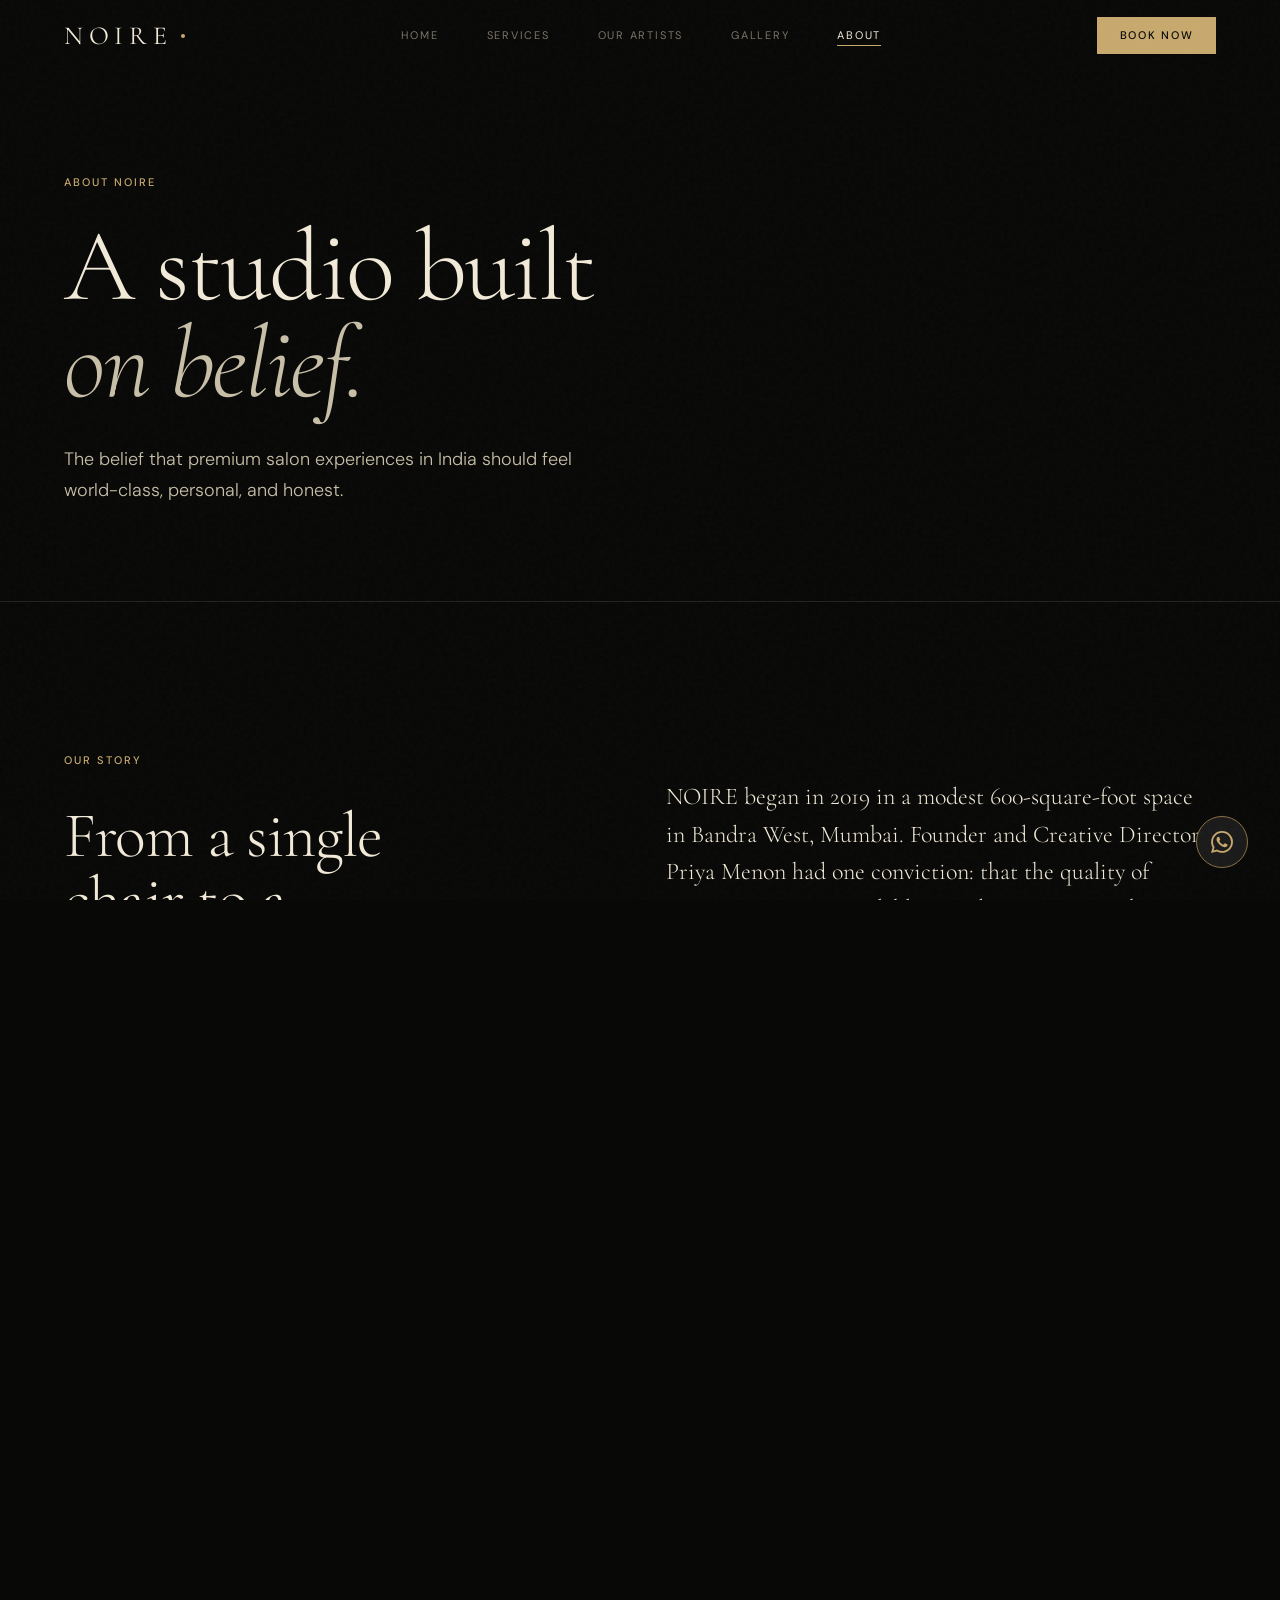
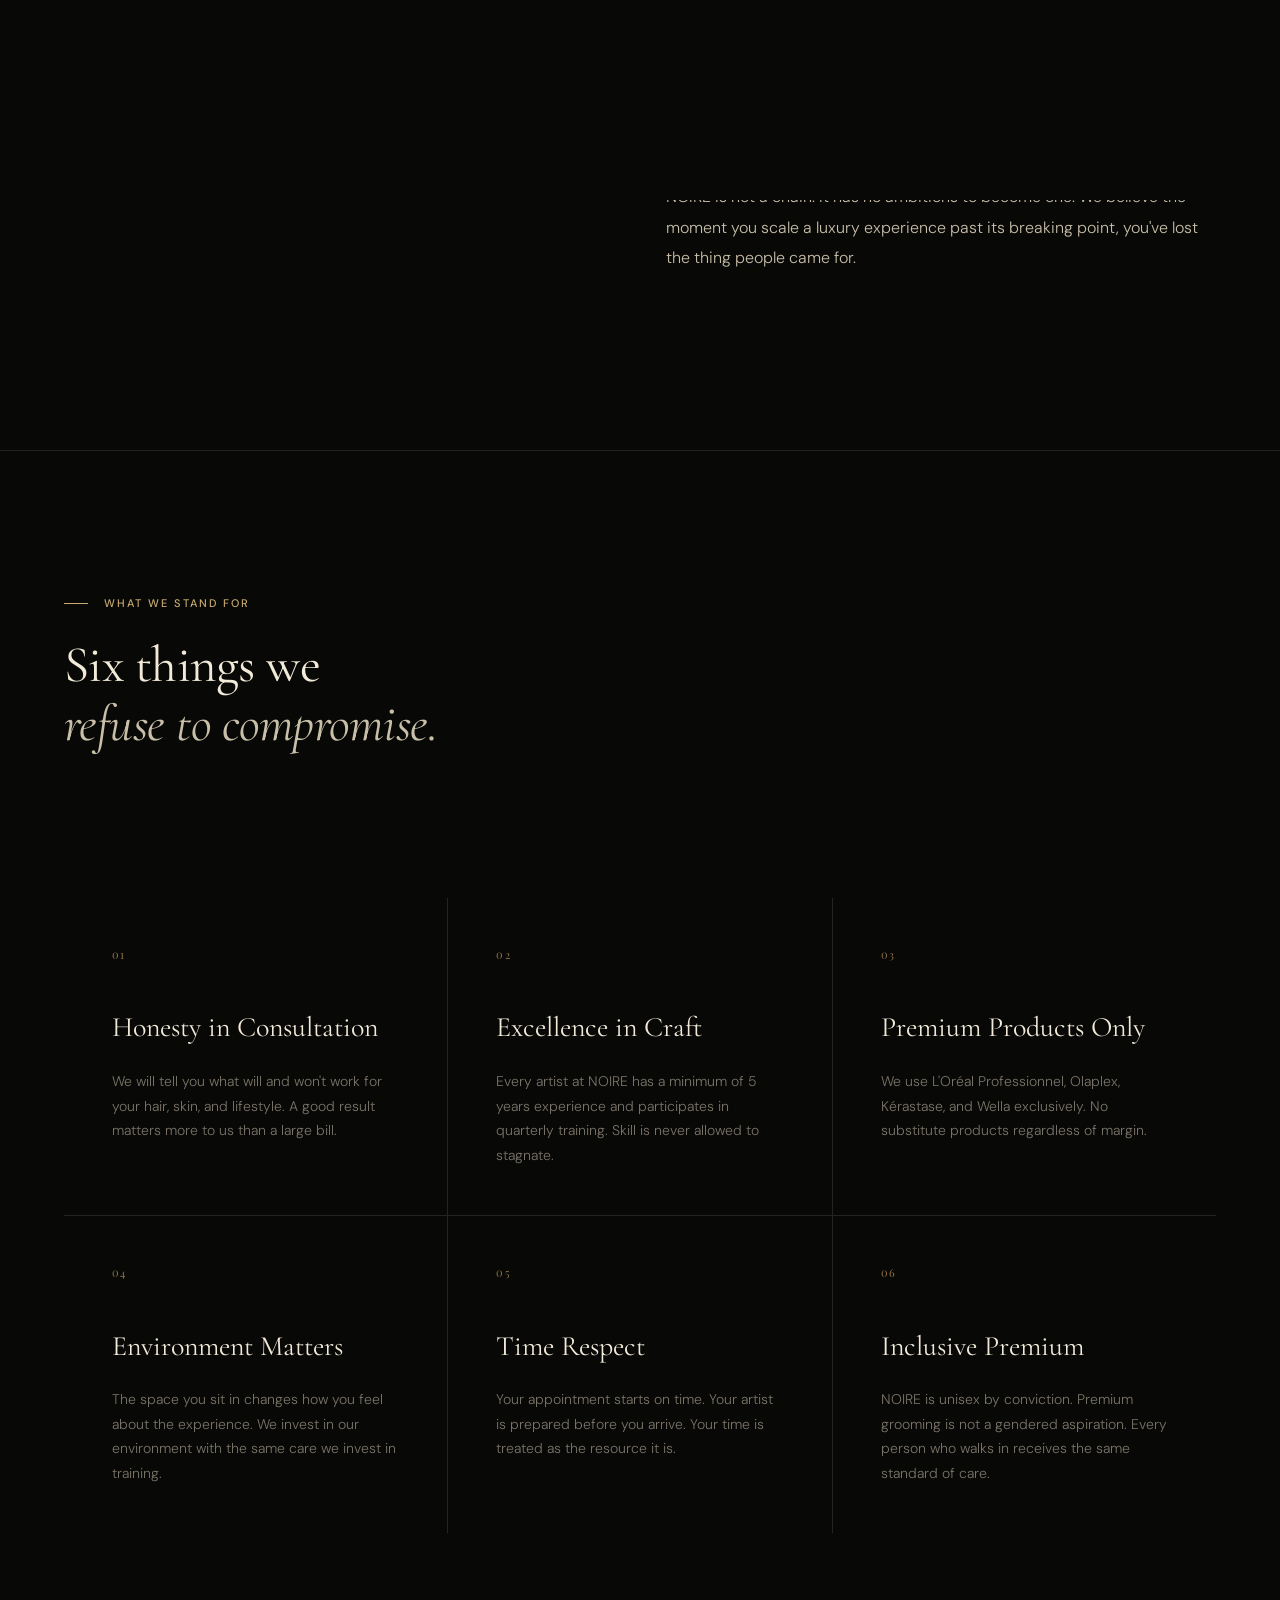
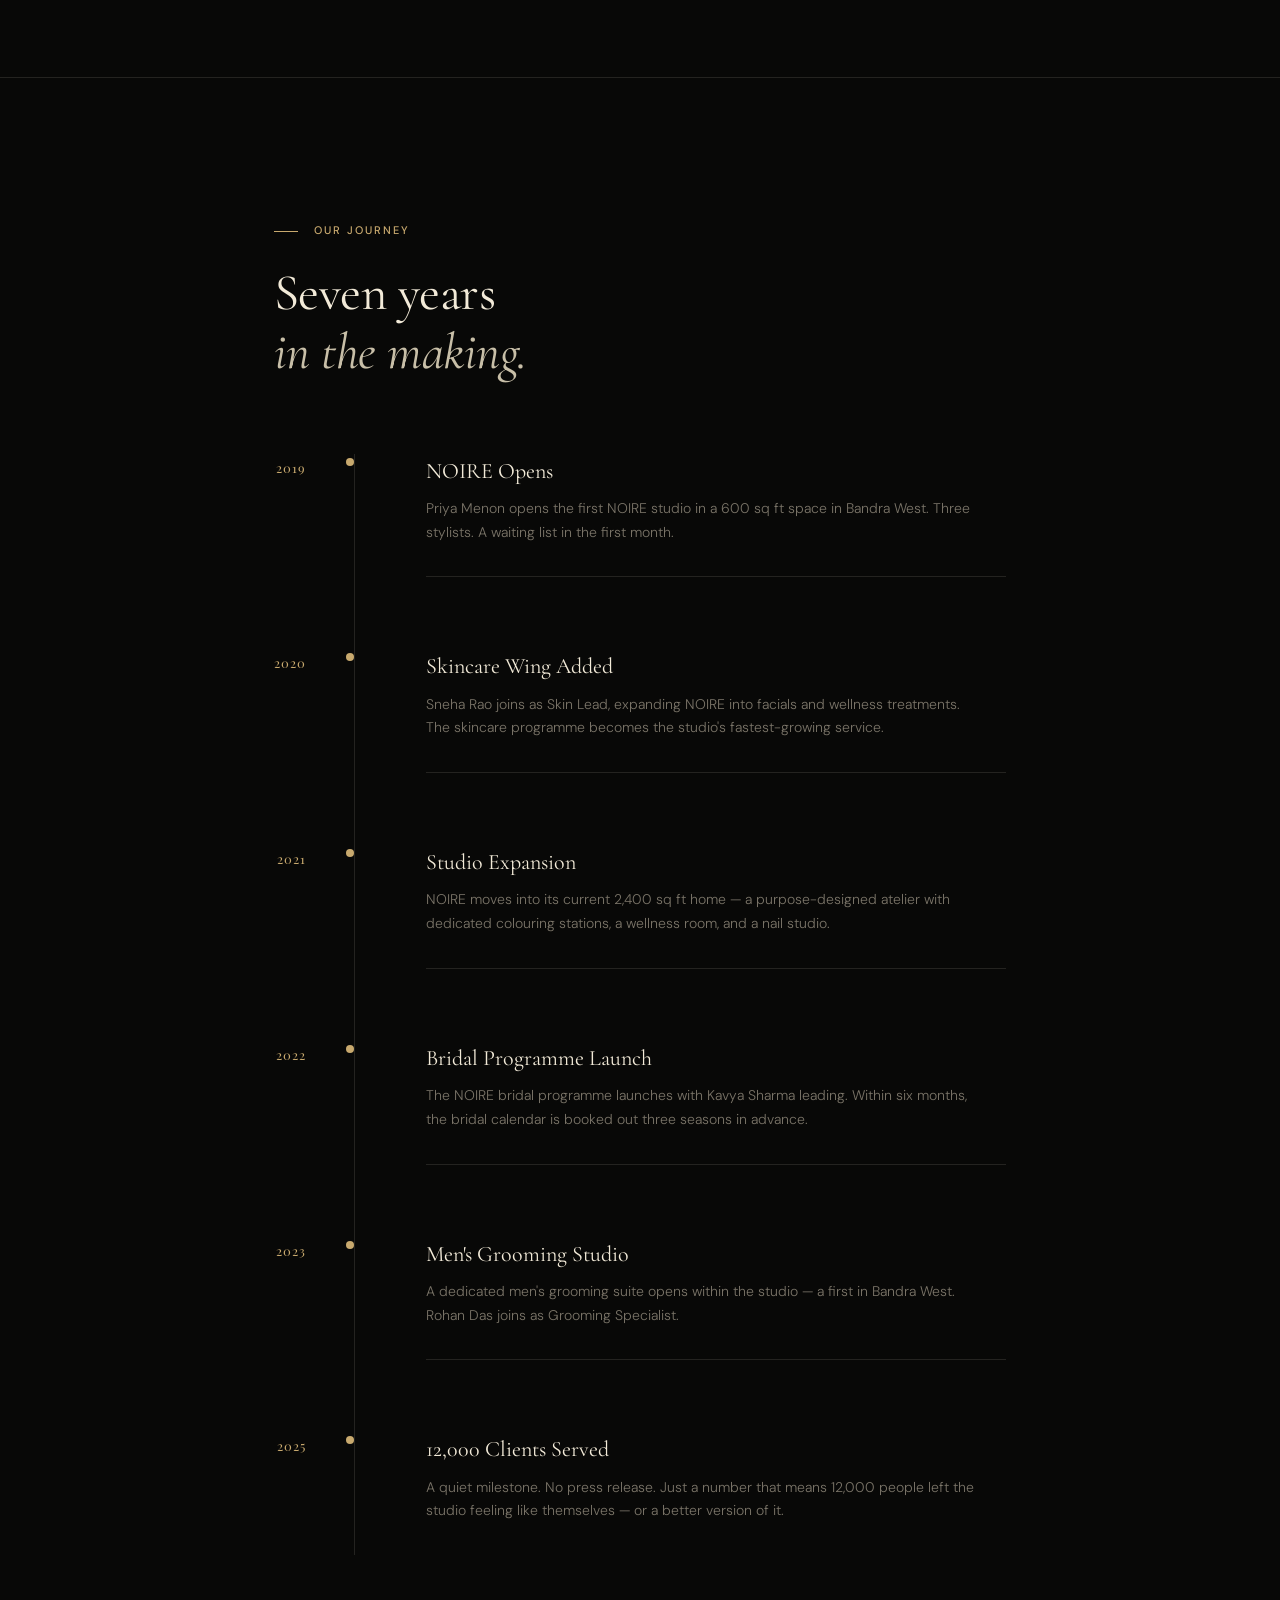
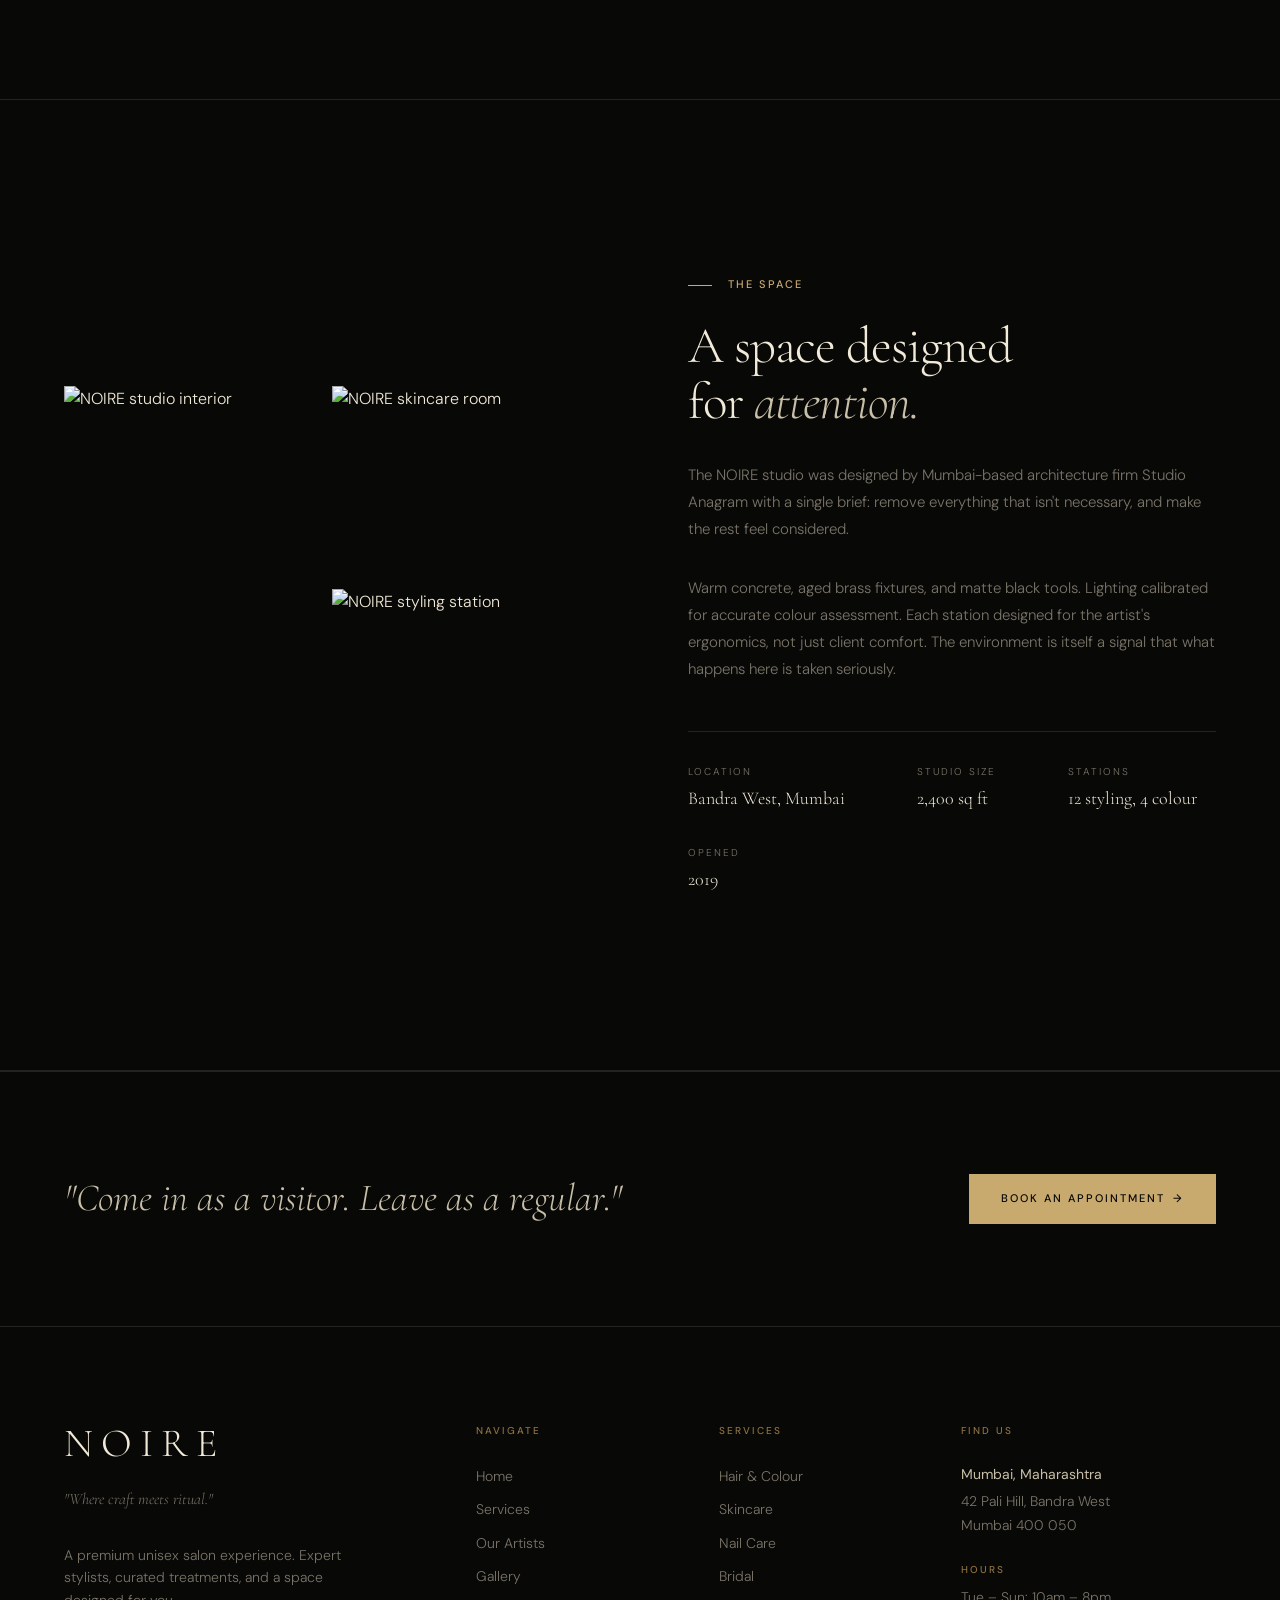
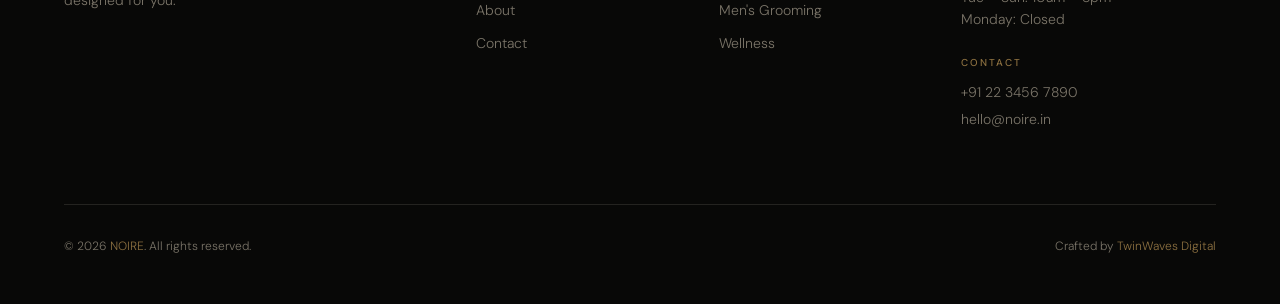
==== commit 209e10d1: "Add files via upload" ====
--- a/about.html
+++ b/about.html
@@ -272,13 +272,20 @@
       max-width: 560px;
     }
 
+    /* Timeline mid-range 640-860px: tighten but keep 2-col */
+    @media (max-width: 860px) {
+      .timeline__list::before { left: 64px; }
+      .timeline__item { grid-template-columns: 64px 1fr; gap: var(--space-xl); }
+      .timeline__dot { left: 60px; }
+    }
+
     @media (max-width: 640px) {
       .timeline__list::before {
         left: 52px;
       }
       .timeline__item {
         grid-template-columns: 52px 1fr;
-        gap: var(--space-xl);
+        gap: var(--space-lg);
       }
       .timeline__dot {
         left: 48px;
@@ -287,6 +294,11 @@
         font-size: 0.6875rem;
         padding-right: var(--space-md);
       }
+    }
+
+    /* Landscape mobile: reduce timeline padding */
+    @media (max-height: 500px) and (orientation: landscape) {
+      .timeline__item { padding-bottom: var(--space-xl); }
     }
 
     /* =====================
@@ -385,10 +397,13 @@
       color: var(--color-warm-white);
     }
 
-    @media (max-width: 860px) {
+    @media (max-width: 900px) {
       .studio__grid {
         grid-template-columns: 1fr;
         gap: var(--space-3xl);
+      }
+      .studio__images {
+        max-width: 600px;
       }
     }
   </style>
--- a/assets/css/components.css
+++ b/assets/css/components.css
@@ -678,3 +678,406 @@
     align-items: flex-start;
   }
 }
+
+/* =====================
+   WHATSAPP BUTTON
+   ===================== */
+.wa-btn {
+  position: fixed;
+  bottom: var(--space-xl);
+  right: var(--space-xl);
+  z-index: calc(var(--z-overlay) - 1);
+  width: 52px;
+  height: 52px;
+  background: #1A1A1A;
+  border: 1px solid var(--color-gold-muted);
+  border-radius: 50%;
+  display: flex;
+  align-items: center;
+  justify-content: center;
+  cursor: pointer;
+  transition: border-color var(--duration-fast) var(--ease-luxury),
+              transform var(--duration-fast) var(--ease-luxury),
+              background var(--duration-fast) var(--ease-luxury);
+  text-decoration: none;
+}
+
+.wa-btn:hover {
+  border-color: var(--color-gold);
+  transform: scale(1.08);
+  background: #222220;
+}
+
+.wa-btn svg {
+  width: 22px;
+  height: 22px;
+  fill: var(--color-gold);
+}
+
+/* Pulse ring */
+.wa-btn::before {
+  content: '';
+  position: absolute;
+  inset: -6px;
+  border-radius: 50%;
+  border: 1px solid var(--color-gold-muted);
+  opacity: 0;
+  animation: waPulse 2.8s var(--ease-luxury) infinite 1.5s;
+}
+
+@keyframes waPulse {
+  0%   { transform: scale(0.9); opacity: 0.6; }
+  100% { transform: scale(1.5); opacity: 0; }
+}
+
+/* Tooltip on hover */
+.wa-btn__label {
+  position: absolute;
+  right: calc(100% + var(--space-md));
+  background: var(--color-surface-2);
+  border: var(--border-thin);
+  border-right: 2px solid var(--color-gold-muted);
+  color: var(--color-warm-white-dim);
+  font-family: var(--font-ui);
+  font-size: 0.6875rem;
+  letter-spacing: 0.1em;
+  white-space: nowrap;
+  padding: 0.4rem 0.8rem;
+  pointer-events: none;
+  opacity: 0;
+  transform: translateX(6px);
+  transition: opacity var(--duration-fast) var(--ease-luxury),
+              transform var(--duration-fast) var(--ease-luxury);
+}
+
+.wa-btn:hover .wa-btn__label {
+  opacity: 1;
+  transform: translateX(0);
+}
+
+/* Hide on contact page — booking form is right there */
+body.page-contact .wa-btn {
+  display: none;
+}
+
+/* =====================
+   PRELOADER
+   ===================== */
+.preloader {
+  position: fixed;
+  inset: 0;
+  background: var(--color-void);
+  z-index: calc(var(--z-cursor) - 1);
+  display: flex;
+  align-items: center;
+  justify-content: center;
+  flex-direction: column;
+  gap: var(--space-lg);
+  pointer-events: none;
+}
+
+.preloader__wordmark {
+  font-family: var(--font-display);
+  font-size: clamp(3rem, 10vw, 7rem);
+  font-weight: 300;
+  letter-spacing: 0.3em;
+  text-transform: uppercase;
+  color: var(--color-warm-white);
+  opacity: 0;
+  transform: translateY(12px);
+  transition: opacity 700ms var(--ease-out-expo),
+              transform 700ms var(--ease-out-expo);
+}
+
+.preloader__line {
+  width: 0;
+  height: 1px;
+  background: linear-gradient(90deg, transparent, var(--color-gold), transparent);
+  transition: width 600ms var(--ease-luxury) 400ms;
+}
+
+.preloader.ready .preloader__wordmark {
+  opacity: 1;
+  transform: translateY(0);
+}
+
+.preloader.ready .preloader__line {
+  width: clamp(80px, 20vw, 180px);
+}
+
+.preloader.exit {
+  clip-path: inset(0 0 0 0);
+  transition: clip-path 700ms var(--ease-luxury) 200ms;
+}
+
+.preloader.exit-done {
+  clip-path: inset(100% 0 0 0);
+}
+
+/* =====================
+   PAGE TRANSITION OVERLAY
+   ===================== */
+.page-curtain {
+  position: fixed;
+  inset: 0;
+  background: var(--color-void);
+  z-index: calc(var(--z-cursor) - 2);
+  transform: translateY(100%);
+  pointer-events: none;
+  transition: transform 420ms var(--ease-luxury);
+}
+
+.page-curtain.in {
+  transform: translateY(0);
+  pointer-events: auto;
+}
+
+/* =====================
+   TESTIMONIALS
+   ===================== */
+.testimonials {
+  padding-block: var(--space-5xl);
+  border-bottom: var(--border-thin);
+  overflow: hidden;
+  position: relative;
+}
+
+.testimonials__track {
+  position: relative;
+  min-height: 200px;
+}
+
+.testimonial-slide {
+  position: absolute;
+  inset: 0;
+  display: flex;
+  flex-direction: column;
+  justify-content: center;
+  opacity: 0;
+  transform: translateY(20px);
+  transition: opacity 600ms var(--ease-luxury),
+              transform 600ms var(--ease-luxury);
+  pointer-events: none;
+}
+
+.testimonial-slide.active {
+  opacity: 1;
+  transform: translateY(0);
+  pointer-events: auto;
+  position: relative;
+}
+
+.testimonial-slide__quote {
+  font-family: var(--font-display);
+  font-size: clamp(1.5rem, 4vw, 3rem);
+  font-weight: 300;
+  font-style: italic;
+  line-height: 1.35;
+  color: var(--color-warm-white);
+  letter-spacing: -0.01em;
+  margin-bottom: var(--space-2xl);
+  max-width: 900px;
+}
+
+.testimonial-slide__quote::before {
+  content: '\201C';
+  color: var(--color-gold);
+  font-size: 1.2em;
+  line-height: 0;
+  vertical-align: -0.3em;
+  margin-right: 0.1em;
+}
+
+.testimonial-slide__meta {
+  display: flex;
+  align-items: center;
+  gap: var(--space-lg);
+}
+
+.testimonial-slide__line {
+  width: 24px;
+  height: 1px;
+  background: var(--color-gold);
+  flex-shrink: 0;
+}
+
+.testimonial-slide__name {
+  font-family: var(--font-ui);
+  font-size: 0.6875rem;
+  letter-spacing: 0.18em;
+  text-transform: uppercase;
+  color: var(--color-warm-white-dim);
+}
+
+.testimonial-slide__service {
+  font-size: 0.6875rem;
+  letter-spacing: 0.12em;
+  text-transform: uppercase;
+  color: var(--color-text-dim);
+}
+
+/* Dots */
+.testimonials__controls {
+  display: flex;
+  align-items: center;
+  gap: var(--space-md);
+  margin-top: var(--space-2xl);
+}
+
+.testimonials__dot {
+  width: 20px;
+  height: 1px;
+  background: var(--color-border-light);
+  cursor: pointer;
+  transition: background var(--duration-fast) var(--ease-luxury),
+              width var(--duration-med) var(--ease-luxury);
+  border: none;
+  padding: 0;
+}
+
+.testimonials__dot.active {
+  width: 40px;
+  background: var(--color-gold);
+}
+
+/* =====================
+   BEFORE / AFTER SLIDER
+   ===================== */
+.ba-section {
+  padding-block: var(--space-5xl);
+  border-bottom: var(--border-thin);
+}
+
+.ba-grid {
+  display: grid;
+  grid-template-columns: 1fr 1fr;
+  gap: var(--space-lg);
+  margin-top: var(--space-3xl);
+}
+
+.ba-item {
+  position: relative;
+  overflow: hidden;
+  user-select: none;
+  -webkit-user-select: none;
+  cursor: ew-resize;
+}
+
+.ba-item__after,
+.ba-item__before {
+  position: relative;
+  width: 100%;
+  aspect-ratio: 3/4;
+  overflow: hidden;
+}
+
+.ba-item__after {
+  position: absolute;
+  inset: 0;
+  width: 50%; /* Starts at 50% — JS updates this */
+}
+
+.ba-item__after img,
+.ba-item__before img {
+  width: 100%;
+  height: 100%;
+  object-fit: cover;
+  object-position: center top;
+  display: block;
+  pointer-events: none;
+  -webkit-user-drag: none;
+}
+
+.ba-item__after img {
+  width: auto;
+  min-width: 100%;
+  /* The before image width is the container's full width */
+  position: absolute;
+  left: 0;
+  top: 0;
+  height: 100%;
+  object-fit: cover;
+}
+
+/* Handle */
+.ba-handle {
+  position: absolute;
+  top: 0;
+  bottom: 0;
+  left: 50%;
+  width: 2px;
+  background: var(--color-gold);
+  transform: translateX(-50%);
+  display: flex;
+  align-items: center;
+  justify-content: center;
+  z-index: 10;
+}
+
+.ba-handle__btn {
+  width: 36px;
+  height: 36px;
+  border-radius: 50%;
+  background: var(--color-gold);
+  display: flex;
+  align-items: center;
+  justify-content: center;
+  flex-shrink: 0;
+  box-shadow: 0 0 0 4px rgba(200, 169, 110, 0.2);
+}
+
+.ba-handle__btn svg {
+  width: 16px;
+  height: 16px;
+  fill: var(--color-void);
+}
+
+/* Labels */
+.ba-label {
+  position: absolute;
+  bottom: var(--space-lg);
+  font-family: var(--font-ui);
+  font-size: 0.5625rem;
+  font-weight: 500;
+  letter-spacing: 0.2em;
+  text-transform: uppercase;
+  padding: 0.3rem 0.6rem;
+  z-index: 5;
+  pointer-events: none;
+}
+
+.ba-label--before {
+  right: var(--space-md);
+  background: rgba(8,8,7,0.7);
+  color: var(--color-text-dim);
+}
+
+.ba-label--after {
+  left: var(--space-md);
+  background: rgba(200,169,110,0.15);
+  border: 1px solid var(--color-gold-muted);
+  color: var(--color-gold);
+}
+
+.ba-item__caption {
+  padding: var(--space-lg) 0 var(--space-sm);
+}
+
+.ba-item__caption-title {
+  font-family: var(--font-display);
+  font-size: 1.25rem;
+  font-weight: 400;
+  color: var(--color-warm-white);
+  margin-bottom: var(--space-xs);
+}
+
+.ba-item__caption-sub {
+  font-size: 0.8125rem;
+  color: var(--color-text-dim);
+}
+
+@media (max-width: 700px) {
+  .ba-grid {
+    grid-template-columns: 1fr;
+  }
+}
--- a/assets/css/animations.css
+++ b/assets/css/animations.css
@@ -253,16 +253,8 @@
 }
 
 /* =====================
-   PAGE TRANSITION
-   ===================== */
-.page-transition {
-  position: fixed;
-  inset: 0;
-  background: var(--color-void);
-  z-index: calc(var(--z-overlay) + 10);
-  transform: translateY(100%);
-  pointer-events: none;
-}
+   PAGE TRANSITION — see components.css .page-curtain
+   ===================== */
 
 /* =====================
    LOADING STATE
